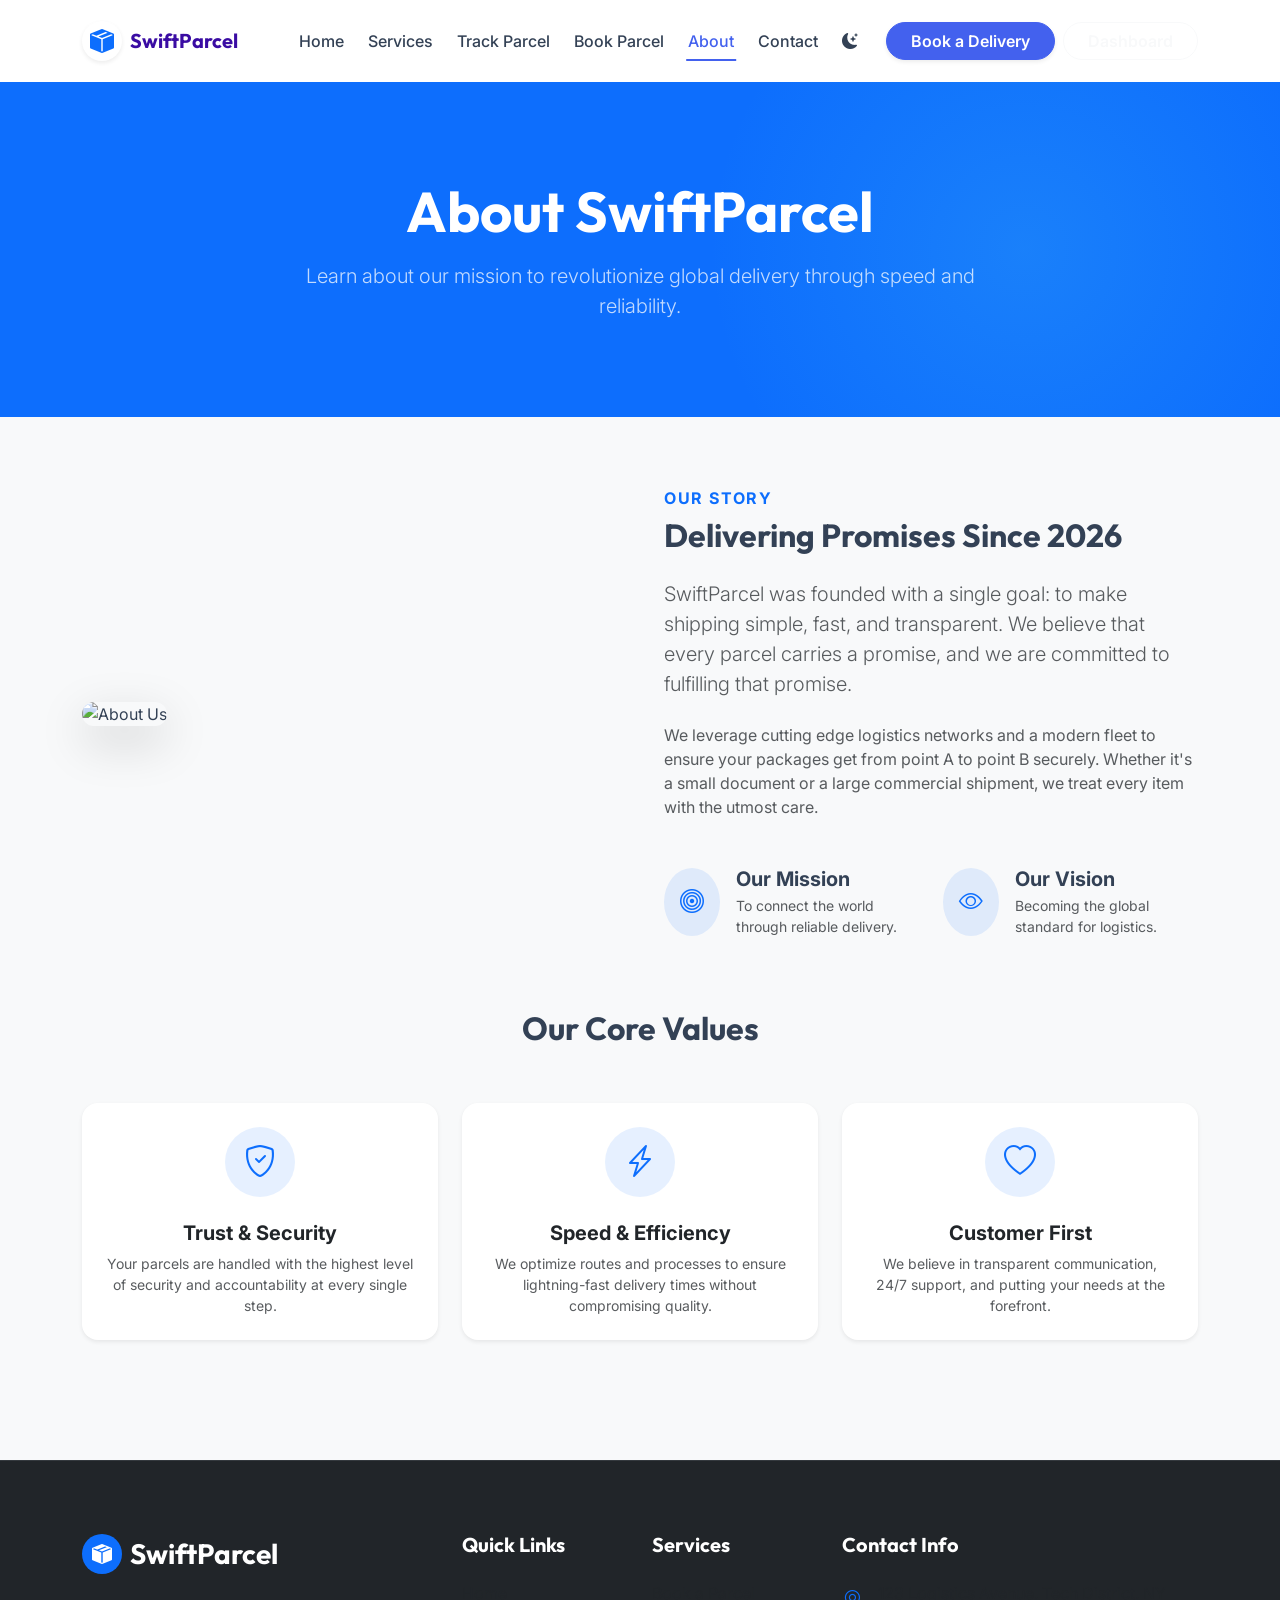
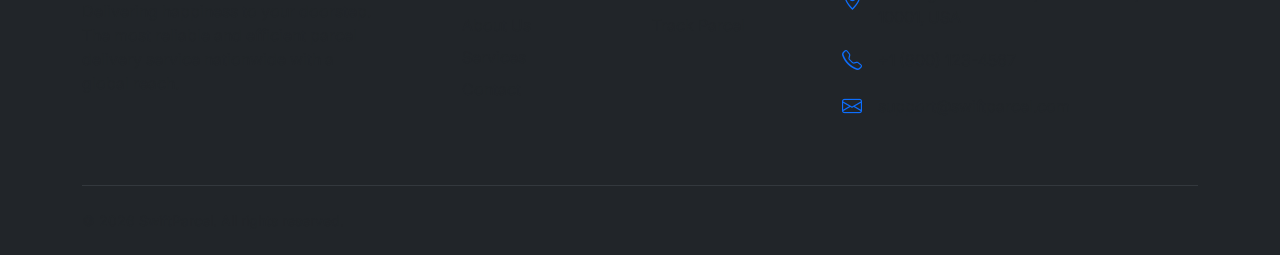
==== pages/about.html @ f36051a6 "Section 4" ====
<!DOCTYPE html>
<html lang="en">
<head>
    <meta charset="UTF-8">
    <meta name="viewport" content="width=device-width, initial-scale=1.0">
    <title>About Us - SwiftParcel</title>
    <!-- Dark Mode Init -->
    <script>
        (function() {
            var theme = localStorage.getItem('swiftParcelTheme') || 'light';
            document.documentElement.setAttribute('data-bs-theme', theme);
        })();
    </script>
    
    <!-- Google Fonts -->
    <link rel="preconnect" href="https://fonts.googleapis.com">
    <link rel="preconnect" href="https://fonts.gstatic.com" crossorigin>
    <link href="https://fonts.googleapis.com/css2?family=Inter:wght@300;400;500;600;700&family=Outfit:wght@400;500;600;700;800&display=swap" rel="stylesheet">
    
    <!-- Bootstrap 5 CSS -->
    <link href="https://cdn.jsdelivr.net/npm/bootstrap@5.3.2/dist/css/bootstrap.min.css" rel="stylesheet">
    
    <!-- Bootstrap Icons -->
    <link rel="stylesheet" href="https://cdn.jsdelivr.net/npm/bootstrap-icons@1.11.1/font/bootstrap-icons.css">
    
    <!-- Custom CSS -->
    <link rel="stylesheet" href="../css/style.css">
    <link rel="stylesheet" href="../css/responsive.css">
</head>
<body class="bg-light">

    <!-- Navigation -->
    <nav class="navbar navbar-expand-lg navbar-dark sticky-top bg-dark" id="mainNav">
        <div class="container">
            <a class="navbar-brand fw-bold d-flex align-items-center font-outfit" href="../index.html">
                <div class="logo-icon me-2 d-flex align-items-center justify-content-center bg-white text-primary rounded-circle shadow-sm" style="width: 40px; height: 40px;">
                    <i class="bi bi-box-seam-fill fs-4"></i>
                </div>
                SwiftParcel
            </a>
            <button class="navbar-toggler border-0 shadow-none" type="button" data-bs-toggle="collapse" data-bs-target="#navbarNav">
                <i class="bi bi-list fs-1"></i>
            </button>
            <div class="collapse navbar-collapse" id="navbarNav">
                <ul class="navbar-nav ms-auto align-items-center">
                    <li class="nav-item mx-1"><a class="nav-link fw-medium" href="../index.html">Home</a></li>
                    <li class="nav-item mx-1"><a class="nav-link fw-medium" href="services.html">Services</a></li>
                    <li class="nav-item mx-1"><a class="nav-link fw-medium" href="tracking.html">Track Parcel</a></li>
                    <li class="nav-item mx-1"><a class="nav-link fw-medium" href="booking.html">Book Parcel</a></li>
                    <li class="nav-item mx-1"><a class="nav-link active fw-medium" href="about.html">About</a></li>
                    <li class="nav-item mx-1"><a class="nav-link fw-medium" href="contact.html">Contact</a></li>
                    <li class="nav-item mx-1"><a class="nav-link fw-medium" href="#" id="darkModeToggle" title="Toggle Dark Mode"></a></li>
                    <li class="nav-item ms-lg-3 mt-3 mt-lg-0">
                        <a class="btn btn-primary shadow-sm fw-semibold px-4 rounded-pill btn-hover-elevate" href="booking.html">Book a Delivery</a>
                    </li>
                    <li class="nav-item ms-lg-2 mt-2 mt-lg-0 mb-3 mb-lg-0">
                        <a class="btn btn-outline-light fw-semibold px-4 rounded-pill btn-hover-elevate" href="dashboard.html">Dashboard</a>
                    </li>
                </ul>
            </div>
        </div>
    </nav>

    <!-- Page Header -->
    <div class="bg-primary text-white py-5 position-relative overflow-hidden">
        <div class="hero-bg-shape position-absolute"></div>
        <div class="container py-5 position-relative z-1">
            <div class="row justify-content-center text-center">
                <div class="col-lg-8">
                    <h1 class="display-4 fw-bold font-outfit mb-3 animate-fade-in-up">About SwiftParcel</h1>
                    <p class="lead opacity-75 mb-0 animate-fade-in-up" style="animation-delay: 0.1s;">Learn about our mission to revolutionize global delivery through speed and reliability.</p>
                </div>
            </div>
        </div>
    </div>

    <!-- Main Content -->
    <div class="container py-5 mt-4">
        <div class="row g-5 align-items-center mb-5">
            <div class="col-lg-6 animate-fade-in-left">
                <img src="https://images.unsplash.com/photo-1580674285054-bed31e145f59?auto=format&fit=crop&q=80&w=1000" alt="About Us" class="img-fluid rounded-4 shadow-lg">
            </div>
            <div class="col-lg-6 animate-fade-in-up" style="animation-delay: 0.2s;">
                <h6 class="text-primary fw-bold text-uppercase tracking-widest mb-2">Our Story</h6>
                <h2 class="font-outfit fw-bold mb-4">Delivering Promises Since 2026</h2>
                <p class="text-muted mb-4 lead">SwiftParcel was founded with a single goal: to make shipping simple, fast, and transparent. We believe that every parcel carries a promise, and we are committed to fulfilling that promise.</p>
                <p class="text-muted mb-4">We leverage cutting edge logistics networks and a modern fleet to ensure your packages get from point A to point B securely. Whether it's a small document or a large commercial shipment, we treat every item with the utmost care.</p>
                
                <div class="row g-4 mt-2">
                    <div class="col-sm-6">
                        <div class="d-flex align-items-center">
                            <div class="bg-primary bg-opacity-10 text-primary rounded-circle p-3 me-3">
                                <i class="bi bi-bullseye fs-4"></i>
                            </div>
                            <div>
                                <h5 class="fw-bold mb-1">Our Mission</h5>
                                <p class="text-muted small mb-0">To connect the world through reliable delivery.</p>
                            </div>
                        </div>
                    </div>
                    <div class="col-sm-6">
                        <div class="d-flex align-items-center">
                            <div class="bg-primary bg-opacity-10 text-primary rounded-circle p-3 me-3">
                                <i class="bi bi-eye fs-4"></i>
                            </div>
                            <div>
                                <h5 class="fw-bold mb-1">Our Vision</h5>
                                <p class="text-muted small mb-0">Becoming the global standard for logistics.</p>
                            </div>
                        </div>
                    </div>
                </div>
            </div>
        </div>
        
        <!-- Core Values -->
        <div class="row mt-5 pt-4 text-center">
            <div class="col-12 mb-5">
                <h2 class="font-outfit fw-bold">Our Core Values</h2>
            </div>
            <div class="col-md-4 mb-4">
                <div class="card h-100 border-0 shadow-sm rounded-4 p-4 hover-lift">
                    <div class="icon-wrapper bg-primary bg-opacity-10 text-primary rounded-circle d-flex align-items-center justify-content-center mx-auto mb-4 transition-all" style="width: 70px; height: 70px;">
                        <i class="bi bi-shield-check fs-2"></i>
                    </div>
                    <h5 class="fw-bold">Trust & Security</h5>
                    <p class="text-muted small mb-0">Your parcels are handled with the highest level of security and accountability at every single step.</p>
                </div>
            </div>
            <div class="col-md-4 mb-4">
                <div class="card h-100 border-0 shadow-sm rounded-4 p-4 hover-lift">
                    <div class="icon-wrapper bg-primary bg-opacity-10 text-primary rounded-circle d-flex align-items-center justify-content-center mx-auto mb-4 transition-all" style="width: 70px; height: 70px;">
                        <i class="bi bi-lightning-charge fs-2"></i>
                    </div>
                    <h5 class="fw-bold">Speed & Efficiency</h5>
                    <p class="text-muted small mb-0">We optimize routes and processes to ensure lightning-fast delivery times without compromising quality.</p>
                </div>
            </div>
            <div class="col-md-4 mb-4">
                <div class="card h-100 border-0 shadow-sm rounded-4 p-4 hover-lift">
                    <div class="icon-wrapper bg-primary bg-opacity-10 text-primary rounded-circle d-flex align-items-center justify-content-center mx-auto mb-4 transition-all" style="width: 70px; height: 70px;">
                        <i class="bi bi-heart fs-2"></i>
                    </div>
                    <h5 class="fw-bold">Customer First</h5>
                    <p class="text-muted small mb-0">We believe in transparent communication, 24/7 support, and putting your needs at the forefront.</p>
                </div>
            </div>
        </div>
    </div>

    <!-- Footer -->
    <footer class="bg-dark text-white pt-5 pb-4 footer-section mt-5 border-top border-secondary border-opacity-25">
        <div class="container pt-4">
            <div class="row gy-4">
                <div class="col-lg-4 pe-lg-5">
                    <a class="navbar-brand fw-bold d-flex align-items-center text-white mb-4 fs-3 font-outfit" href="../index.html">
                        <div class="logo-icon me-2 d-flex align-items-center justify-content-center bg-primary text-white rounded-circle" style="width: 40px; height: 40px;">
                            <i class="bi bi-box-seam-fill fs-5"></i>
                        </div>
                        SwiftParcel
                    </a>
                    <p class="text-muted mb-4 pe-lg-4">Delivering happiness to your doorstep. The most reliable and efficient parcel delivery service nationwide with a global reach.</p>
                </div>
                <div class="col-lg-2 col-md-4">
                    <h5 class="fw-bold mb-4 font-outfit text-white">Quick Links</h5>
                    <ul class="list-unstyled footer-links">
                        <li class="mb-2"><a href="../index.html" class="text-muted text-decoration-none hover-text-primary transition-all">Home</a></li>
                        <li class="mb-2"><a href="about.html" class="text-muted text-decoration-none hover-text-primary transition-all">About Us</a></li>
                        <li class="mb-2"><a href="services.html" class="text-muted text-decoration-none hover-text-primary transition-all">Services</a></li>
                        <li class="mb-2"><a href="contact.html" class="text-muted text-decoration-none hover-text-primary transition-all">Contact</a></li>
                    </ul>
                </div>
                <div class="col-lg-2 col-md-4">
                    <h5 class="fw-bold mb-4 font-outfit text-white">Services</h5>
                    <ul class="list-unstyled footer-links">
                        <li class="mb-2"><a href="booking.html" class="text-muted text-decoration-none hover-text-primary transition-all">Book a Parcel</a></li>
                        <li class="mb-2"><a href="tracking.html" class="text-muted text-decoration-none hover-text-primary transition-all">Track Parcel</a></li>
                    </ul>
                </div>
                <div class="col-lg-4 col-md-4">
                    <h5 class="fw-bold mb-4 font-outfit text-white">Contact Info</h5>
                    <ul class="list-unstyled text-muted">
                        <li class="mb-3 d-flex align-items-start"><i class="bi bi-geo-alt text-primary me-3 fs-5 mt-1"></i> <span>123 Logistics Avenue, Tech District, NY 10001, USA</span></li>
                        <li class="mb-3 d-flex align-items-center"><i class="bi bi-telephone text-primary me-3 fs-5"></i> <span>+1 (800) 123-4567</span></li>
                        <li class="mb-3 d-flex align-items-center"><i class="bi bi-envelope text-primary me-3 fs-5"></i> <span>support@swiftparcel.com</span></li>
                    </ul>
                </div>
            </div>
            <hr class="border-secondary opacity-25 mt-5 mb-4">
            <div class="row align-items-center">
                <div class="col-md-6 text-center text-md-start">
                    <p class="text-muted mb-0 small">&copy; <span id="currentYear"></span> SwiftParcel. All rights reserved.</p>
                </div>
            </div>
        </div>
    </footer>

    <!-- Bootstrap 5 JS Bundle -->
    <script src="https://cdn.jsdelivr.net/npm/bootstrap@5.3.2/dist/js/bootstrap.bundle.min.js"></script>
    
    <!-- Custom JS -->
    <script src="../js/storage.js"></script>
    <script src="../js/main.js"></script>
</body>
</html>
---- css/style.css ----
/* 
   SwiftParcel - Core Styling
   Colors: Primary (Blue), Secondary, Dark, Light
*/

:root {
    /* Custom Color Palette */
    --primary-color: #4361ee;
    --primary-dark: #3a0ca3;
    --primary-light: #4cc9f0;
    --secondary-color: #f72585;
    --dark-bg: #0f172a;
    --light-bg: #f8fafc;
    --text-main: #334155;
    --text-muted: #64748b;
    --white: #ffffff;
    
    /* Font Families */
    --font-sans: 'Inter', sans-serif;
    --font-heading: 'Outfit', sans-serif;
}

body {
    font-family: var(--font-sans);
    color: var(--text-main);
    background-color: var(--light-bg);
    overflow-x: hidden;
}

/* Typography Utilities */
.font-outfit {
    font-family: var(--font-heading);
}

.tracking-widest {
    letter-spacing: 0.1em;
}

.text-gradient {
    background: linear-gradient(135deg, var(--primary-light), var(--white));
    -webkit-background-clip: text;
    -webkit-text-fill-color: transparent;
    background-clip: text;
}

/* Navbar Customization */
#mainNav {
    background-color: rgba(255, 255, 255, 0.95) !important;
    backdrop-filter: blur(10px);
    transition: all 0.3s ease;
    padding: 1rem 0;
}

#mainNav.navbar-scrolled {
    padding: 0.5rem 0;
    box-shadow: 0 4px 20px rgba(0, 0, 0, 0.05);
}

#mainNav .nav-link {
    color: var(--text-main) !important;
    position: relative;
}

#mainNav .nav-link:hover, 
#mainNav .nav-link.active {
    color: var(--primary-color) !important;
}

#mainNav .nav-link::after {
    content: '';
    position: absolute;
    width: 0;
    height: 2px;
    bottom: 0;
    left: 50%;
    transform: translateX(-50%);
    background-color: var(--primary-color);
    transition: width 0.3s ease;
}

#mainNav .nav-link:hover::after,
#mainNav .nav-link.active::after {
    width: 80%;
}

#mainNav .navbar-brand {
    color: var(--primary-dark) !important;
}

.btn-primary {
    background-color: var(--primary-color);
    border-color: var(--primary-color);
}

.btn-primary:hover {
    background-color: var(--primary-dark);
    border-color: var(--primary-dark);
}

.btn-outline-primary {
    color: var(--primary-color);
    border-color: var(--primary-color);
}

.btn-outline-primary:hover {
    background-color: var(--primary-color);
    border-color: var(--primary-color);
}

/* Hero Section */
.hero-section {
    background: linear-gradient(135deg, var(--primary-dark) 0%, var(--primary-color) 100%);
    position: relative;
    padding-top: 2rem;
    padding-bottom: 2rem;
}

.hero-bg-shape {
    top: -20%;
    right: -10%;
    width: 60%;
    height: 140%;
    background: radial-gradient(circle, rgba(76,201,240,0.2) 0%, rgba(255,255,255,0) 70%);
    border-radius: 50%;
    z-index: 0;
}

.min-vh-75 {
    min-height: 75vh;
}

.tracking-box input:focus {
    outline: none;
    box-shadow: none;
}

/* Hero Illustration Animations */
.box-3d {
    width: 280px;
    height: 320px;
    border: 1px solid rgba(0,0,0,0.05);
}

.pulse-ring {
    position: relative;
}

.pulse-ring::before, .pulse-ring::after {
    content: '';
    position: absolute;
    top: 50%;
    left: 50%;
    transform: translate(-50%, -50%);
    border-radius: 50%;
    background-color: var(--primary-color);
    opacity: 0.2;
    z-index: -1;
    animation: pulse 2s infinite;
}

.pulse-ring::before {
    width: 120px;
    height: 120px;
}

.pulse-ring::after {
    width: 160px;
    height: 160px;
    animation-delay: 0.5s;
}

@keyframes pulse {
    0% { transform: translate(-50%, -50%) scale(0.8); opacity: 0.4; }
    100% { transform: translate(-50%, -50%) scale(1.2); opacity: 0; }
}

.floating-badge {
    position: absolute;
    animation: float 3s ease-in-out infinite;
}

.badge-1 { top: 15%; right: -15%; animation-delay: 0s; }
.badge-2 { bottom: 20%; left: -20%; animation-delay: 1.5s; }

@keyframes float {
    0% { transform: translateY(0px); }
    50% { transform: translateY(-10px); }
    100% { transform: translateY(0px); }
}

/* Animations */
.animate-fade-in-up {
    animation: fadeInUp 0.8s ease-out forwards;
    opacity: 0;
    transform: translateY(20px);
}

.animate-fade-in-left {
    animation: fadeInLeft 0.8s ease-out forwards;
    opacity: 0;
    transform: translateX(20px);
}

@keyframes fadeInUp {
    to { opacity: 1; transform: translateY(0); }
}

@keyframes fadeInLeft {
    to { opacity: 1; transform: translateX(0); }
}

/* Features Section */
.py-6 {
    padding-top: 6rem;
    padding-bottom: 6rem;
}

.feature-card {
    transition: transform 0.3s ease, box-shadow 0.3s ease;
    border: 1px solid rgba(0,0,0,0.03) !important;
}

.hover-lift:hover {
    transform: translateY(-10px);
    box-shadow: 0 15px 30px rgba(0,0,0,0.08) !important;
}

.hover-lift:hover .icon-wrapper {
    background-color: var(--primary-color) !important;
    color: var(--white) !important;
}

.transition-all {
    transition: all 0.3s ease;
}

.btn-hover-elevate {
    transition: transform 0.2s ease, box-shadow 0.2s ease;
}

.btn-hover-elevate:hover {
    transform: translateY(-2px);
    box-shadow: 0 6px 15px rgba(67, 97, 238, 0.25) !important;
}

/* Footer */
.footer-section {
    background-color: var(--dark-bg);
}

.hover-text-primary:hover {
    color: var(--primary-light) !important;
}

.social-btn {
    width: 40px;
    height: 40px;
    display: inline-flex;
    align-items: center;
    justify-content: center;
}

.social-btn:hover {
    background-color: var(--primary-color) !important;
    color: var(--white) !important;
    transform: translateY(-3px);
}

/* Additional form custom styles */
.radio-card { transition: all 0.3s ease; border: 2px solid transparent !important; background-color: var(--light-bg); }
.radio-card label { cursor: pointer; }
.custom-checkbox { border: 1px solid transparent; transition: all 0.2s ease; }
.cursor-pointer { cursor: pointer; }

@media print { body * { visibility: hidden; } #receiptContent, #receiptContent *, #dashboardPrintArea, #dashboardPrintArea * { visibility: visible; } #receiptContent, #dashboardPrintArea { position: absolute; left: 0; top: 0; width: 100%; display: block !important; } .d-print-none { display: none !important; } }

/* Tracking Timeline Specifics */
.timeline-step::before { content: ''; position: absolute; left: 23px; top: 48px; bottom: -1rem; width: 2px; background-color: #dee2e6; z-index: 1; }
.timeline-step.completed::before { background-color: var(--bs-success); }
.timeline-step.active::before { background-color: #dee2e6; }
.timeline-step:last-child::before { display: none; }
---- css/responsive.css ----
/* Responsive Adjustments for SwiftParcel */

/* Small Devices (Landscape phones, 576px and up) */
@media (min-width: 576px) {
    /* Adjust hero typography */
    .hero-section h1 {
        font-size: 3rem;
    }
}

/* Medium Devices (Tablets, 768px and up) */
@media (min-width: 768px) {
    .py-6 {
        padding-top: 4rem;
        padding-bottom: 4rem;
    }
}

/* Large Devices (Desktops, 992px and up) */
@media (max-width: 991px) {
    #mainNav {
        padding: 0.5rem 1rem;
    }
    
    #mainNav .navbar-collapse {
        background-color: var(--white);
        padding: 1.5rem;
        border-radius: 1rem;
        box-shadow: 0 10px 30px rgba(0,0,0,0.1);
        margin-top: 1rem;
    }

    #mainNav .nav-link {
        padding: 0.75rem 0;
        border-bottom: 1px solid rgba(0,0,0,0.05);
    }
    
    #mainNav .nav-link::after {
        display: none;
    }

    .hero-section {
        text-align: center;
    }

    .box-3d {
        margin-top: 3rem;
        width: 100%;
        max-width: 320px;
    }
    
    .badge-1 { right: 0; top: 10%; }
    .badge-2 { left: 0; bottom: 10%; }
}

/* Extra Large Devices (Large Desktops, 1200px and up) */
@media (min-width: 1200px) {
    .hero-section h1 {
        font-size: 4rem;
    }
}

/* Utilities for hiding/showing elements on specific breakpoints */
@media (max-width: 767.98px) {
    .tracking-box {
        flex-direction: column;
        border-radius: 1rem !important;
        padding: 1rem !important;
    }
    
    .tracking-box input {
        margin: 1rem 0 !important;
        text-align: center;
        width: 100%;
    }
    
    .tracking-box button {
        width: 100%;
    }
    
    .tracking-box i {
        margin-left: 0 !important;
        margin-bottom: 0.5rem;
    }
}
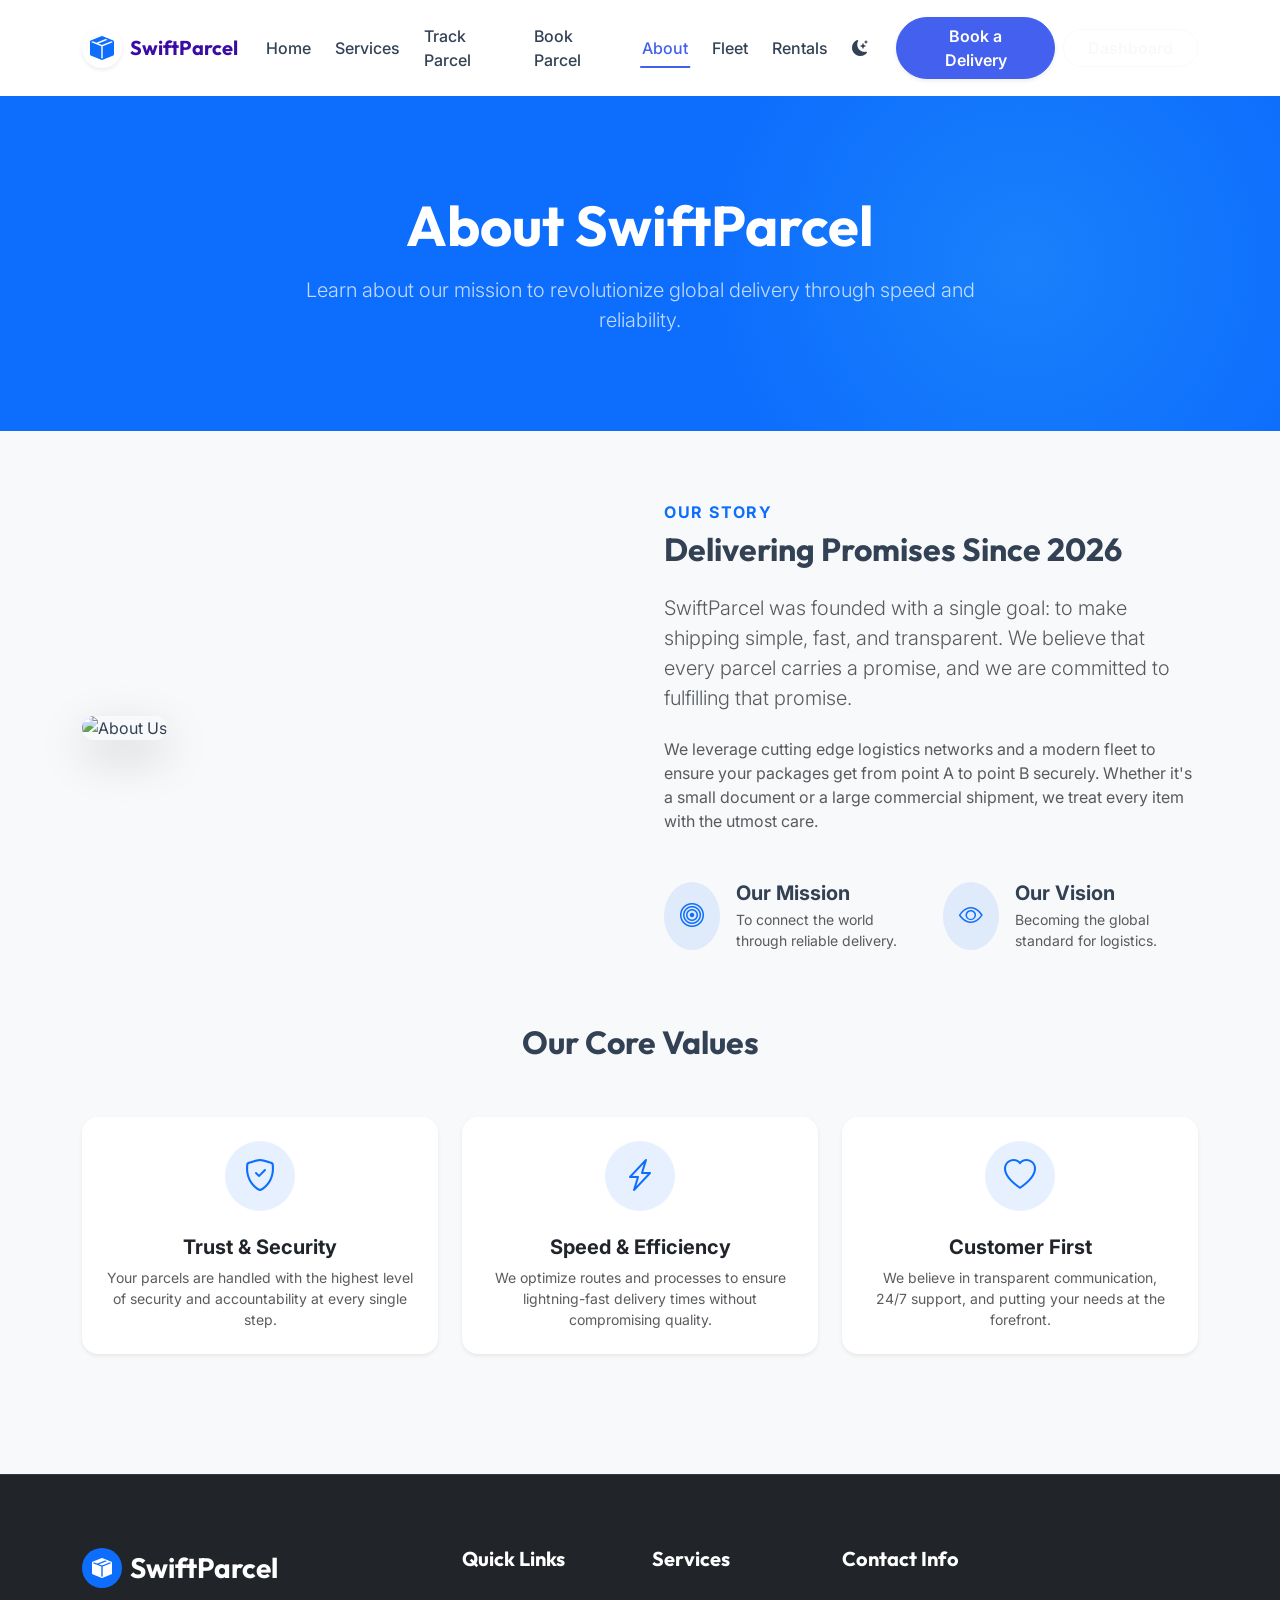
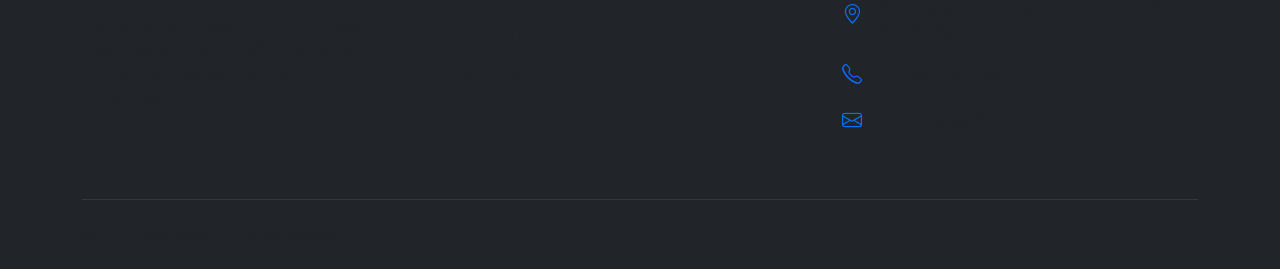
==== commit 6bfd21c6: "Delivery Vehicle" ====
--- a/pages/about.html
+++ b/pages/about.html
@@ -38,7 +38,7 @@
                 </div>
                 SwiftParcel
             </a>
-            <button class="navbar-toggler border-0 shadow-none" type="button" data-bs-toggle="collapse" data-bs-target="#navbarNav">
+            <button class="navbar-toggler border-0 shadow-none" type="button" data-bs-toggle="collapse" data-bs-target="#navbarNav" aria-controls="navbarNav" aria-expanded="false" aria-label="Toggle navigation">
                 <i class="bi bi-list fs-1"></i>
             </button>
             <div class="collapse navbar-collapse" id="navbarNav">
@@ -48,8 +48,9 @@
                     <li class="nav-item mx-1"><a class="nav-link fw-medium" href="tracking.html">Track Parcel</a></li>
                     <li class="nav-item mx-1"><a class="nav-link fw-medium" href="booking.html">Book Parcel</a></li>
                     <li class="nav-item mx-1"><a class="nav-link active fw-medium" href="about.html">About</a></li>
-                    <li class="nav-item mx-1"><a class="nav-link fw-medium" href="contact.html">Contact</a></li>
-                    <li class="nav-item mx-1"><a class="nav-link fw-medium" href="#" id="darkModeToggle" title="Toggle Dark Mode"></a></li>
+                    <li class="nav-item mx-1"><a class="nav-link fw-medium" href="fleet.html">Fleet</a></li>
+                    <li class="nav-item mx-1"><a class="nav-link fw-medium" href="rental.html">Rentals</a></li>
+                    <li class="nav-item mx-1"><a class="nav-link fw-medium" href="#" id="darkModeToggle" title="Toggle Dark Mode" aria-label="Toggle Dark Mode" role="button"></a></li>
                     <li class="nav-item ms-lg-3 mt-3 mt-lg-0">
                         <a class="btn btn-primary shadow-sm fw-semibold px-4 rounded-pill btn-hover-elevate" href="booking.html">Book a Delivery</a>
                     </li>
--- a/css/style.css
+++ b/css/style.css
@@ -279,3 +279,9 @@
 .timeline-step.completed::before { background-color: var(--bs-success); }
 .timeline-step.active::before { background-color: #dee2e6; }
 .timeline-step:last-child::before { display: none; }
+
+/* Accessibility Focus States */
+*:focus-visible {
+    outline: 3px solid var(--bs-primary);
+    outline-offset: 2px;
+}
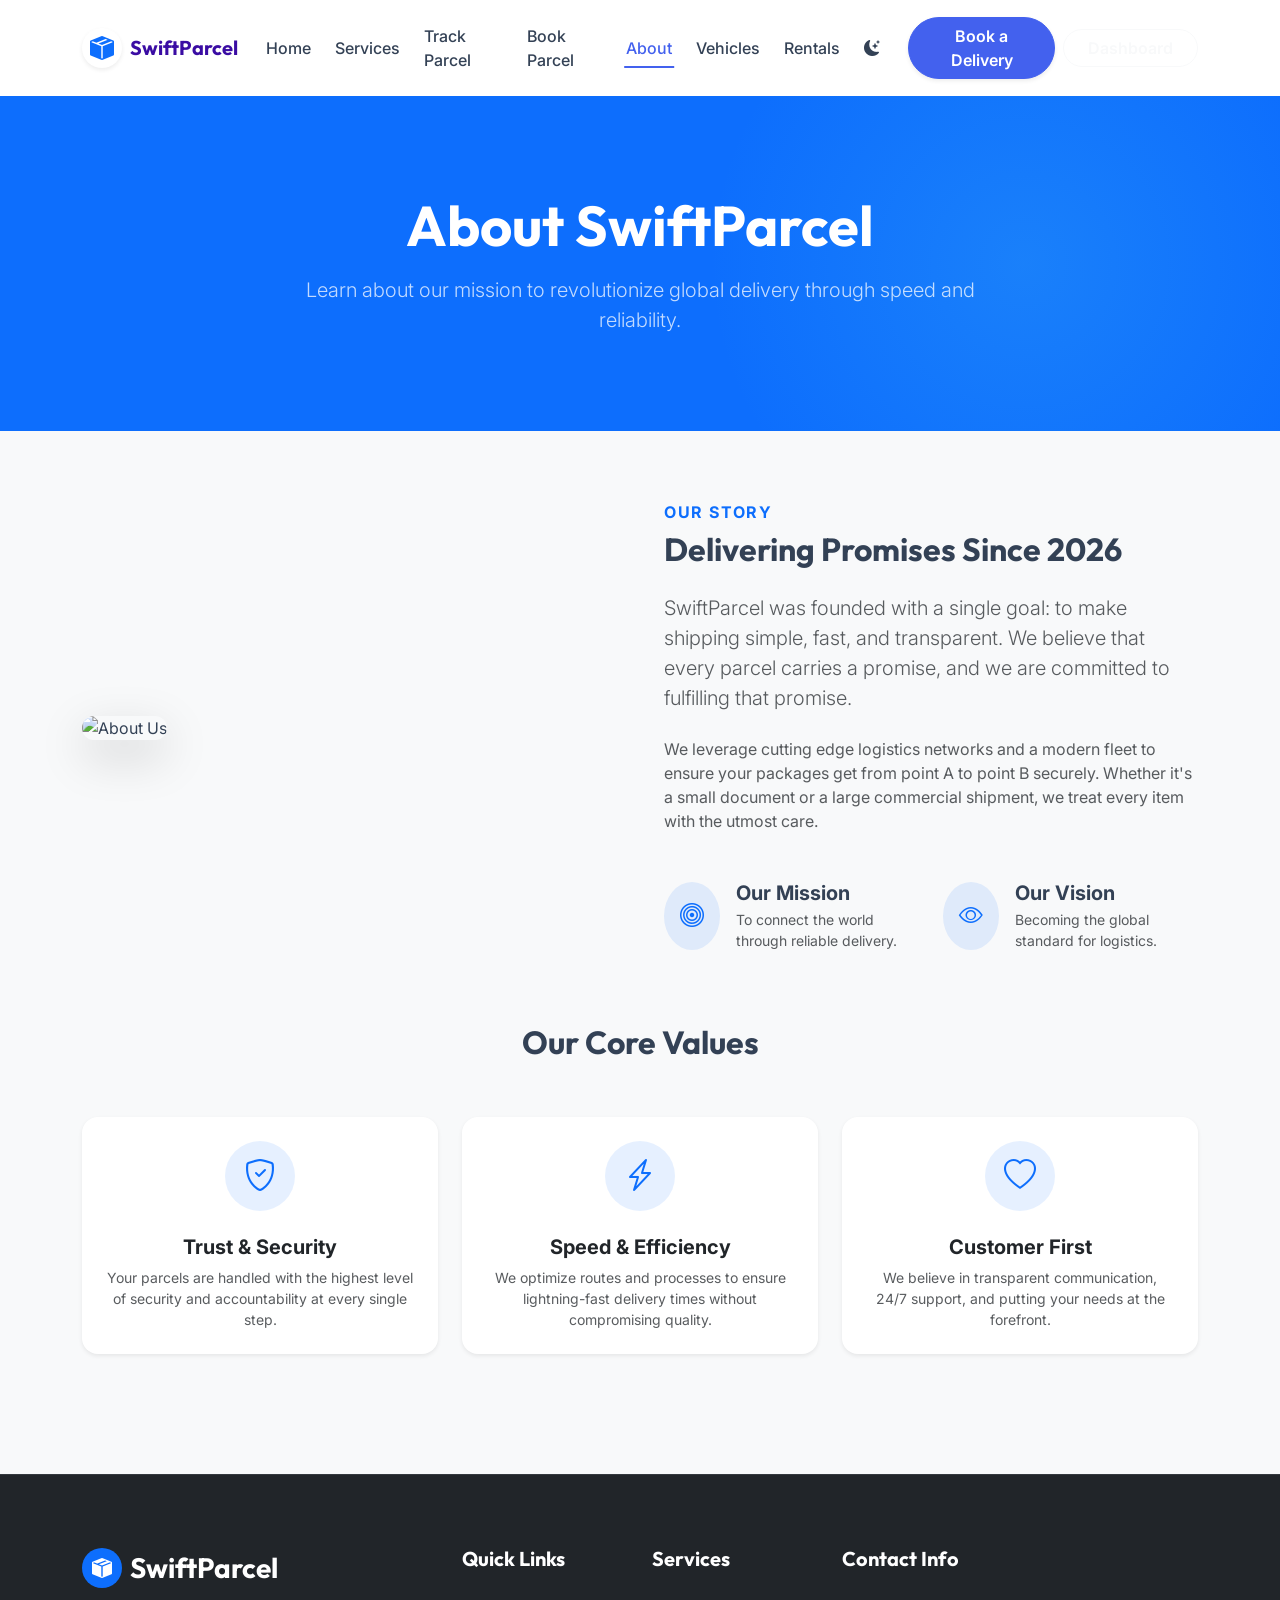
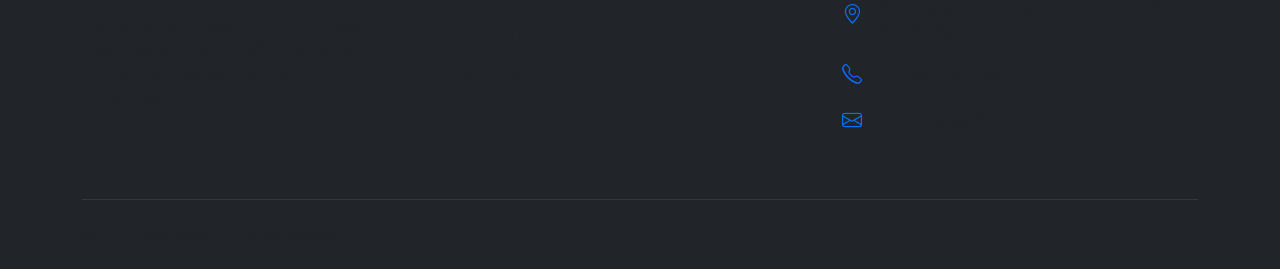
==== commit a6d1c616: "Delivery Ramp" ====
--- a/pages/about.html
+++ b/pages/about.html
@@ -48,7 +48,7 @@
                     <li class="nav-item mx-1"><a class="nav-link fw-medium" href="tracking.html">Track Parcel</a></li>
                     <li class="nav-item mx-1"><a class="nav-link fw-medium" href="booking.html">Book Parcel</a></li>
                     <li class="nav-item mx-1"><a class="nav-link active fw-medium" href="about.html">About</a></li>
-                    <li class="nav-item mx-1"><a class="nav-link fw-medium" href="fleet.html">Fleet</a></li>
+                    <li class="nav-item mx-1"><a class="nav-link fw-medium" href="vehicles.html">Vehicles</a></li>
                     <li class="nav-item mx-1"><a class="nav-link fw-medium" href="rental.html">Rentals</a></li>
                     <li class="nav-item mx-1"><a class="nav-link fw-medium" href="#" id="darkModeToggle" title="Toggle Dark Mode" aria-label="Toggle Dark Mode" role="button"></a></li>
                     <li class="nav-item ms-lg-3 mt-3 mt-lg-0">
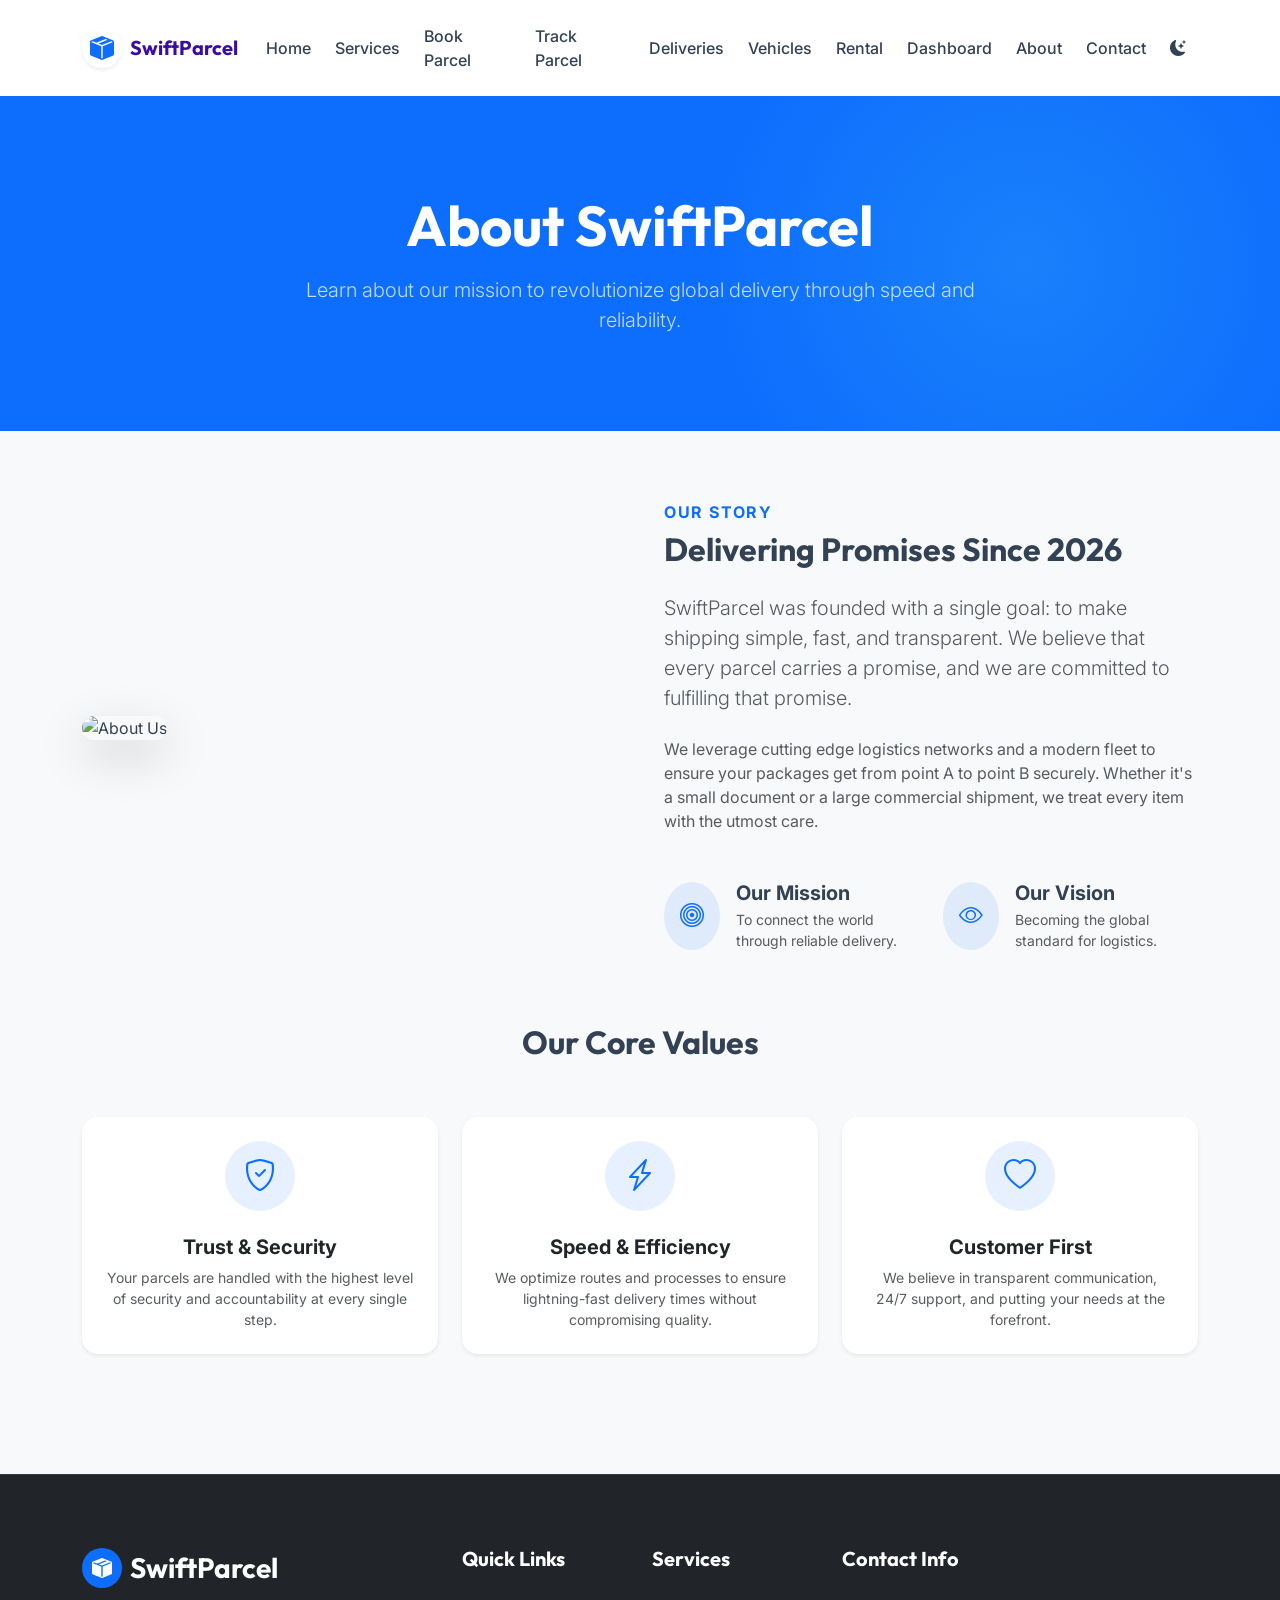
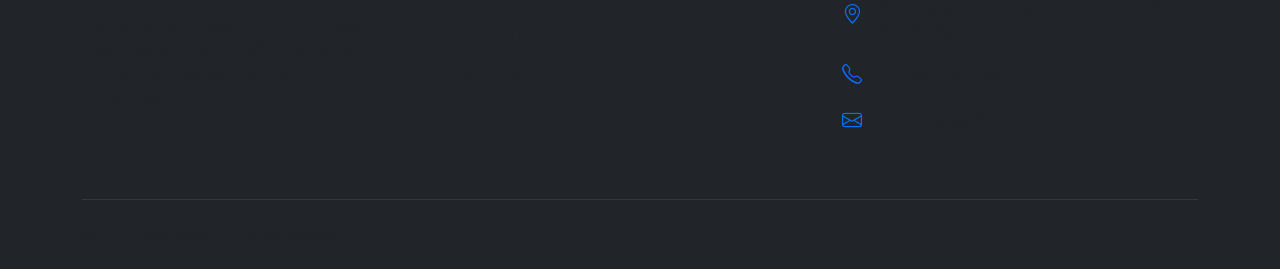
==== commit 8abaf37d: "Fleet Management System" ====
--- a/pages/about.html
+++ b/pages/about.html
@@ -42,23 +42,20 @@
                 <i class="bi bi-list fs-1"></i>
             </button>
             <div class="collapse navbar-collapse" id="navbarNav">
-                <ul class="navbar-nav ms-auto align-items-center">
-                    <li class="nav-item mx-1"><a class="nav-link fw-medium" href="../index.html">Home</a></li>
-                    <li class="nav-item mx-1"><a class="nav-link fw-medium" href="services.html">Services</a></li>
-                    <li class="nav-item mx-1"><a class="nav-link fw-medium" href="tracking.html">Track Parcel</a></li>
-                    <li class="nav-item mx-1"><a class="nav-link fw-medium" href="booking.html">Book Parcel</a></li>
-                    <li class="nav-item mx-1"><a class="nav-link active fw-medium" href="about.html">About</a></li>
-                    <li class="nav-item mx-1"><a class="nav-link fw-medium" href="vehicles.html">Vehicles</a></li>
-                    <li class="nav-item mx-1"><a class="nav-link fw-medium" href="rental.html">Rentals</a></li>
-                    <li class="nav-item mx-1"><a class="nav-link fw-medium" href="#" id="darkModeToggle" title="Toggle Dark Mode" aria-label="Toggle Dark Mode" role="button"></a></li>
-                    <li class="nav-item ms-lg-3 mt-3 mt-lg-0">
-                        <a class="btn btn-primary shadow-sm fw-semibold px-4 rounded-pill btn-hover-elevate" href="booking.html">Book a Delivery</a>
-                    </li>
-                    <li class="nav-item ms-lg-2 mt-2 mt-lg-0 mb-3 mb-lg-0">
-                        <a class="btn btn-outline-light fw-semibold px-4 rounded-pill btn-hover-elevate" href="dashboard.html">Dashboard</a>
-                    </li>
-                </ul>
-            </div>
+    <ul class="navbar-nav ms-auto align-items-center">
+        <li class="nav-item mx-1"><a class="nav-link fw-medium" href="../index.html">Home</a></li>
+        <li class="nav-item mx-1"><a class="nav-link fw-medium" href="services.html">Services</a></li>
+        <li class="nav-item mx-1"><a class="nav-link fw-medium" href="booking.html">Book Parcel</a></li>
+        <li class="nav-item mx-1"><a class="nav-link fw-medium" href="tracking.html">Track Parcel</a></li>
+        <li class="nav-item mx-1"><a class="nav-link fw-medium" href="delivery-operations.html">Deliveries</a></li>
+        <li class="nav-item mx-1"><a class="nav-link fw-medium" href="vehicles.html">Vehicles</a></li>
+        <li class="nav-item mx-1"><a class="nav-link fw-medium" href="rental.html">Rental</a></li>
+        <li class="nav-item mx-1"><a class="nav-link fw-medium" href="dashboard.html">Dashboard</a></li>
+        <li class="nav-item mx-1"><a class="nav-link fw-medium" href="about.html">About</a></li>
+        <li class="nav-item mx-1"><a class="nav-link fw-medium" href="contact.html">Contact</a></li>
+        <li class="nav-item mx-1"><a class="nav-link fw-medium" href="#" id="darkModeToggle" title="Toggle Dark Mode" aria-label="Toggle Dark Mode" role="button"></a></li>
+    </ul>
+</div>
         </div>
     </nav>
 
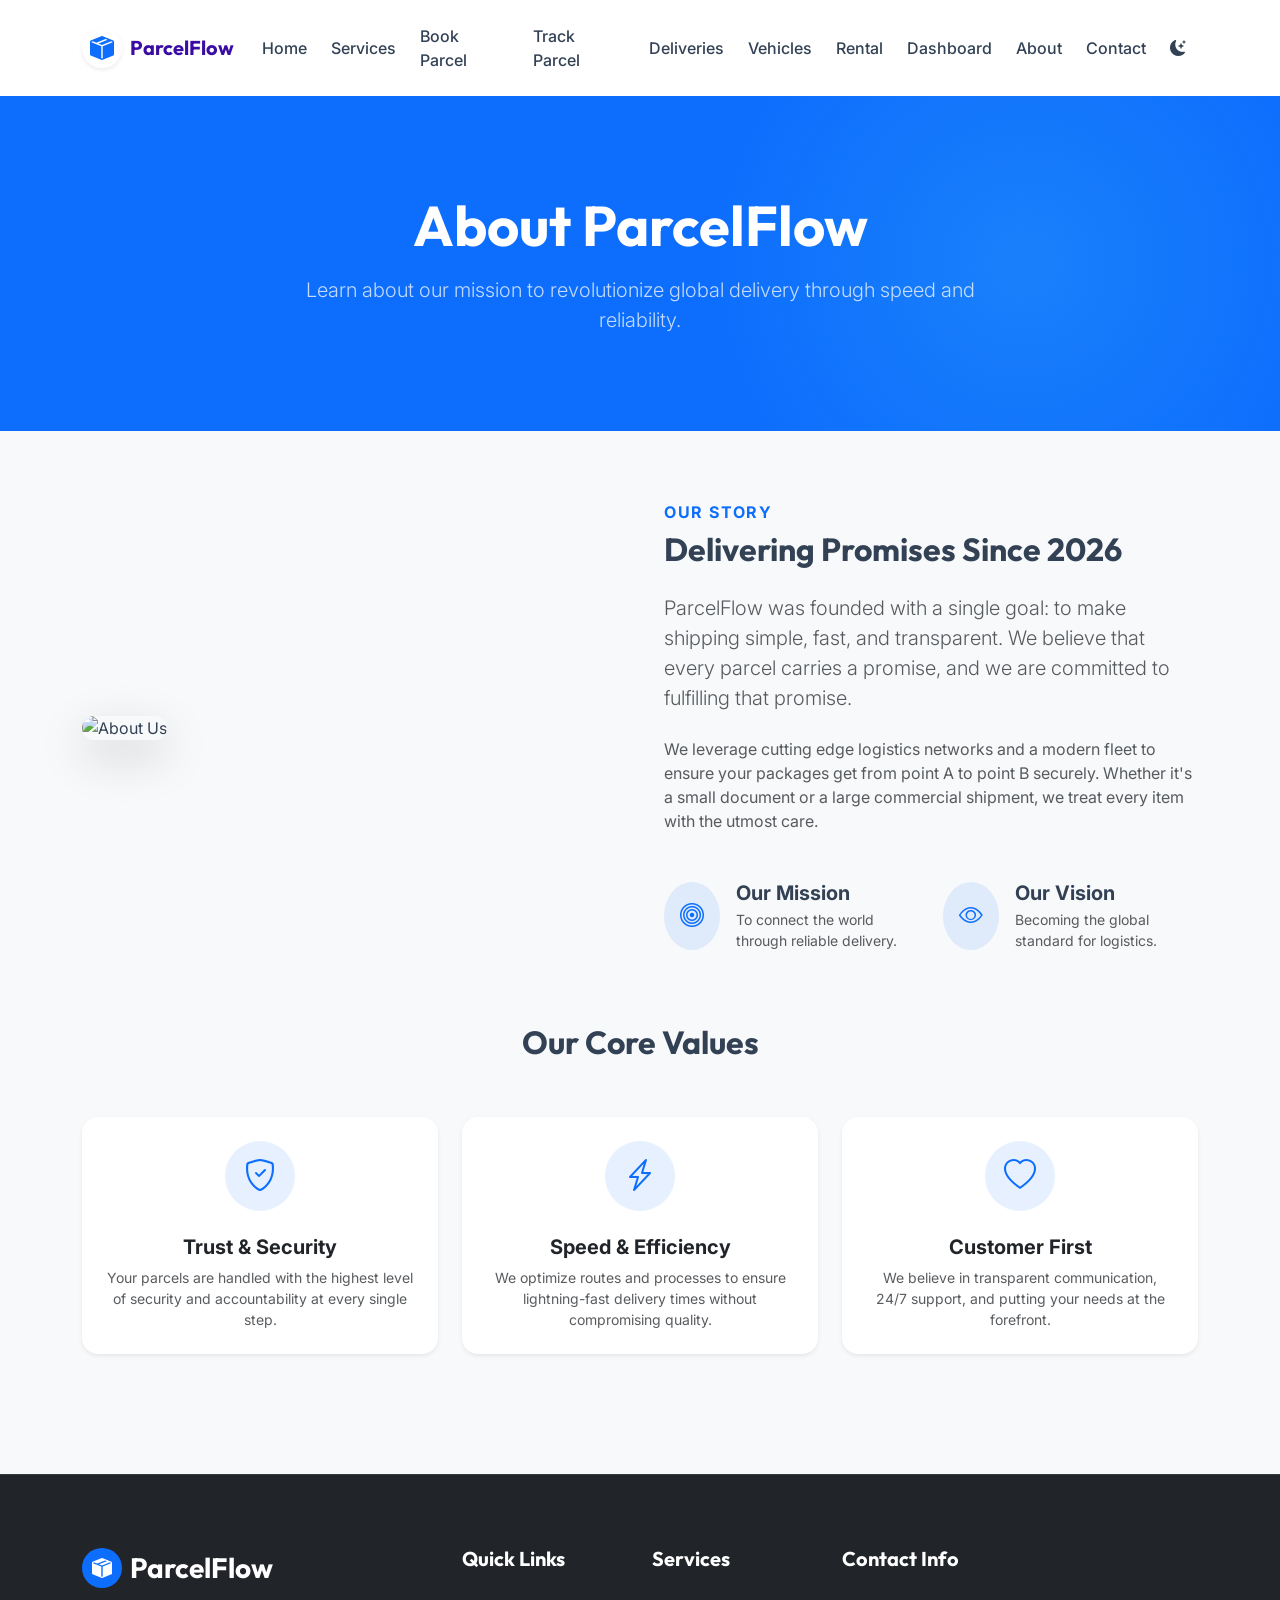
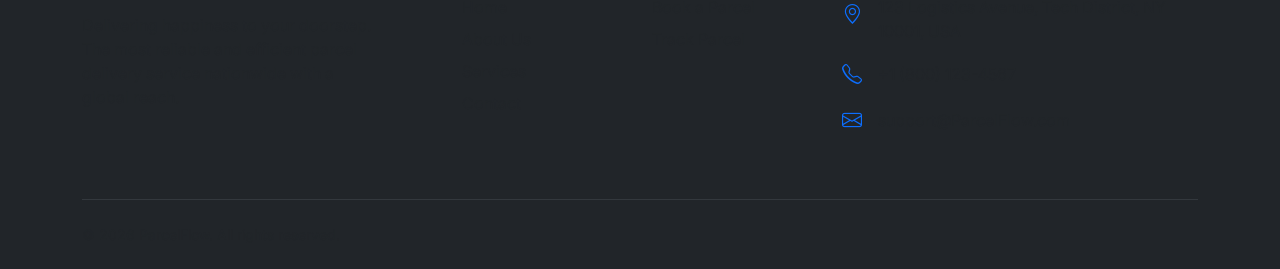
==== commit dc14de2b: "Project Final With Vehicle Fleet" ====
--- a/pages/about.html
+++ b/pages/about.html
@@ -3,7 +3,7 @@
 <head>
     <meta charset="UTF-8">
     <meta name="viewport" content="width=device-width, initial-scale=1.0">
-    <title>About Us - SwiftParcel</title>
+    <title>About Us - ParcelFlow</title>
     <!-- Dark Mode Init -->
     <script>
         (function() {
@@ -36,7 +36,7 @@
                 <div class="logo-icon me-2 d-flex align-items-center justify-content-center bg-white text-primary rounded-circle shadow-sm" style="width: 40px; height: 40px;">
                     <i class="bi bi-box-seam-fill fs-4"></i>
                 </div>
-                SwiftParcel
+                ParcelFlow
             </a>
             <button class="navbar-toggler border-0 shadow-none" type="button" data-bs-toggle="collapse" data-bs-target="#navbarNav" aria-controls="navbarNav" aria-expanded="false" aria-label="Toggle navigation">
                 <i class="bi bi-list fs-1"></i>
@@ -65,7 +65,7 @@
         <div class="container py-5 position-relative z-1">
             <div class="row justify-content-center text-center">
                 <div class="col-lg-8">
-                    <h1 class="display-4 fw-bold font-outfit mb-3 animate-fade-in-up">About SwiftParcel</h1>
+                    <h1 class="display-4 fw-bold font-outfit mb-3 animate-fade-in-up">About ParcelFlow</h1>
                     <p class="lead opacity-75 mb-0 animate-fade-in-up" style="animation-delay: 0.1s;">Learn about our mission to revolutionize global delivery through speed and reliability.</p>
                 </div>
             </div>
@@ -81,7 +81,7 @@
             <div class="col-lg-6 animate-fade-in-up" style="animation-delay: 0.2s;">
                 <h6 class="text-primary fw-bold text-uppercase tracking-widest mb-2">Our Story</h6>
                 <h2 class="font-outfit fw-bold mb-4">Delivering Promises Since 2026</h2>
-                <p class="text-muted mb-4 lead">SwiftParcel was founded with a single goal: to make shipping simple, fast, and transparent. We believe that every parcel carries a promise, and we are committed to fulfilling that promise.</p>
+                <p class="text-muted mb-4 lead">ParcelFlow was founded with a single goal: to make shipping simple, fast, and transparent. We believe that every parcel carries a promise, and we are committed to fulfilling that promise.</p>
                 <p class="text-muted mb-4">We leverage cutting edge logistics networks and a modern fleet to ensure your packages get from point A to point B securely. Whether it's a small document or a large commercial shipment, we treat every item with the utmost care.</p>
                 
                 <div class="row g-4 mt-2">
@@ -155,7 +155,7 @@
                         <div class="logo-icon me-2 d-flex align-items-center justify-content-center bg-primary text-white rounded-circle" style="width: 40px; height: 40px;">
                             <i class="bi bi-box-seam-fill fs-5"></i>
                         </div>
-                        SwiftParcel
+                        ParcelFlow
                     </a>
                     <p class="text-muted mb-4 pe-lg-4">Delivering happiness to your doorstep. The most reliable and efficient parcel delivery service nationwide with a global reach.</p>
                 </div>
@@ -180,14 +180,14 @@
                     <ul class="list-unstyled text-muted">
                         <li class="mb-3 d-flex align-items-start"><i class="bi bi-geo-alt text-primary me-3 fs-5 mt-1"></i> <span>123 Logistics Avenue, Tech District, NY 10001, USA</span></li>
                         <li class="mb-3 d-flex align-items-center"><i class="bi bi-telephone text-primary me-3 fs-5"></i> <span>+1 (800) 123-4567</span></li>
-                        <li class="mb-3 d-flex align-items-center"><i class="bi bi-envelope text-primary me-3 fs-5"></i> <span>support@swiftparcel.com</span></li>
+                        <li class="mb-3 d-flex align-items-center"><i class="bi bi-envelope text-primary me-3 fs-5"></i> <span>support@ParcelFlow.com</span></li>
                     </ul>
                 </div>
             </div>
             <hr class="border-secondary opacity-25 mt-5 mb-4">
             <div class="row align-items-center">
                 <div class="col-md-6 text-center text-md-start">
-                    <p class="text-muted mb-0 small">&copy; <span id="currentYear"></span> SwiftParcel. All rights reserved.</p>
+                    <p class="text-muted mb-0 small">&copy; <span id="currentYear"></span> ParcelFlow. All rights reserved.</p>
                 </div>
             </div>
         </div>
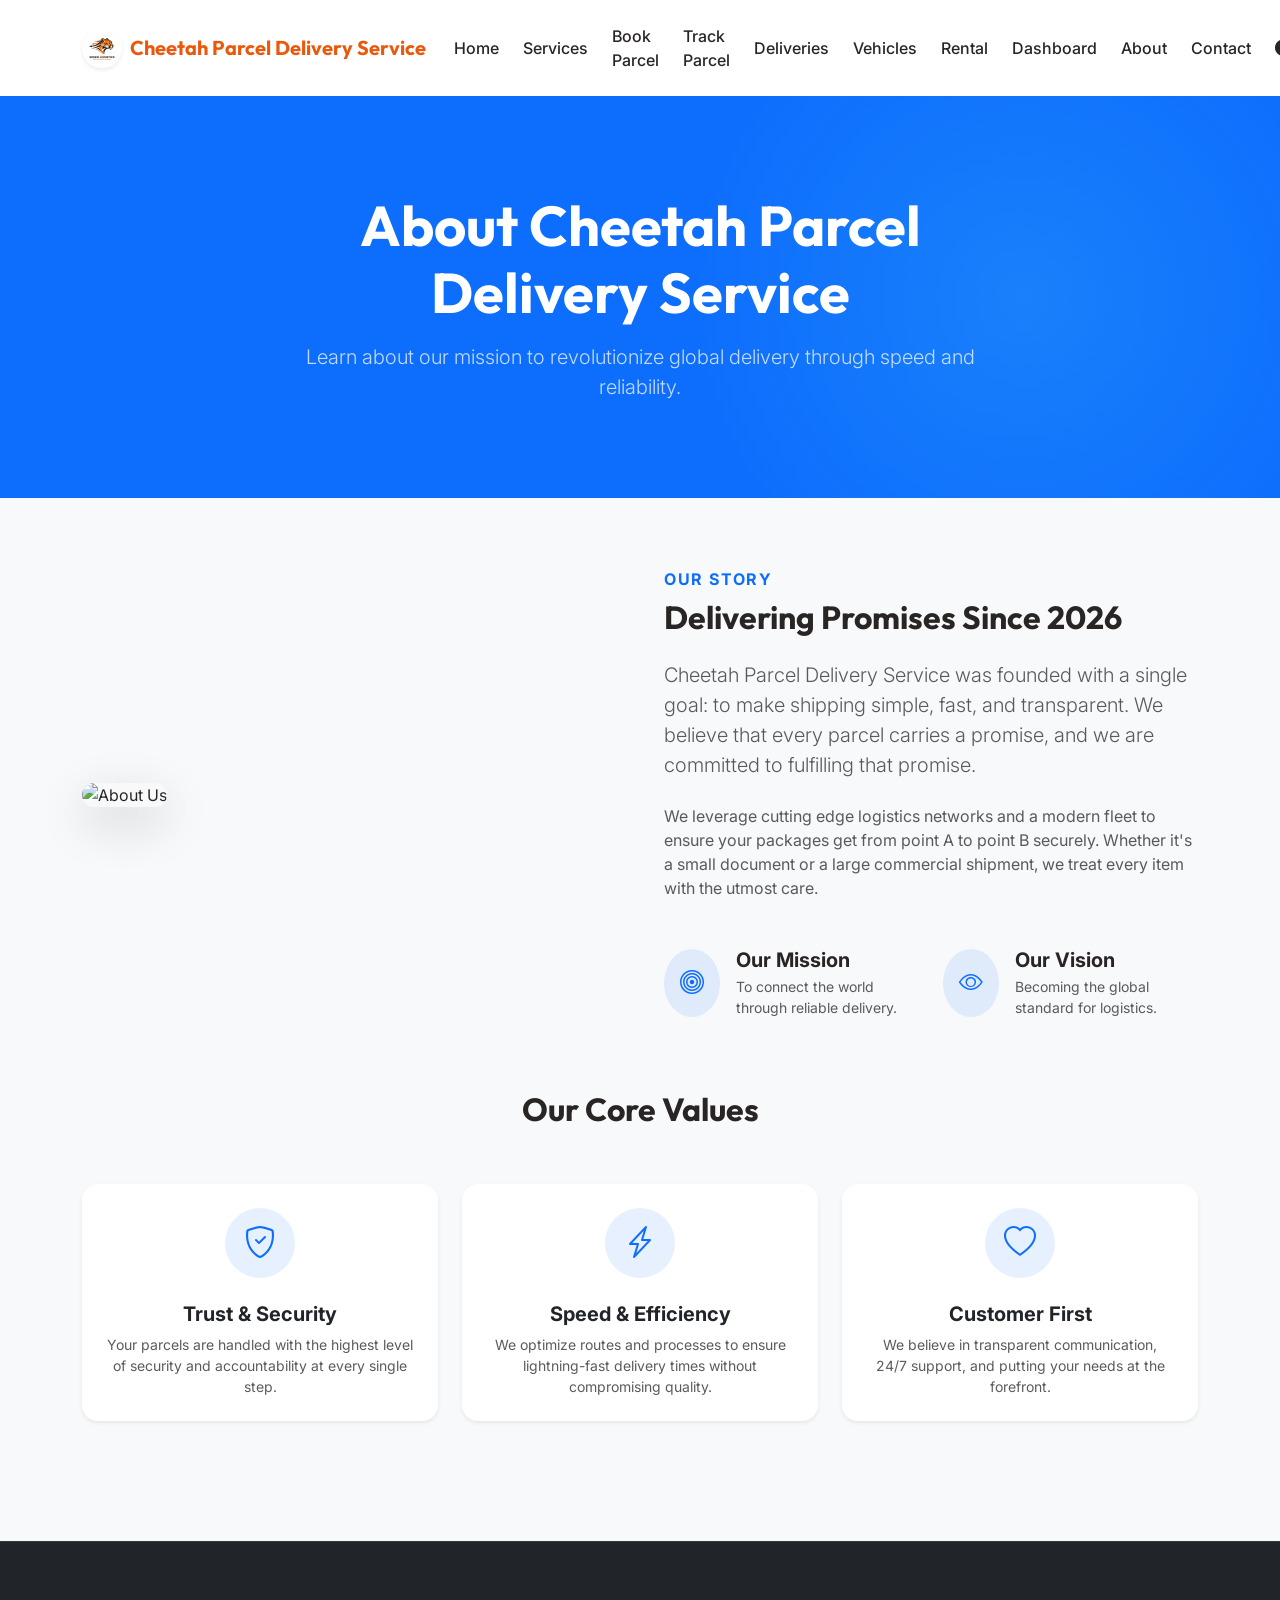
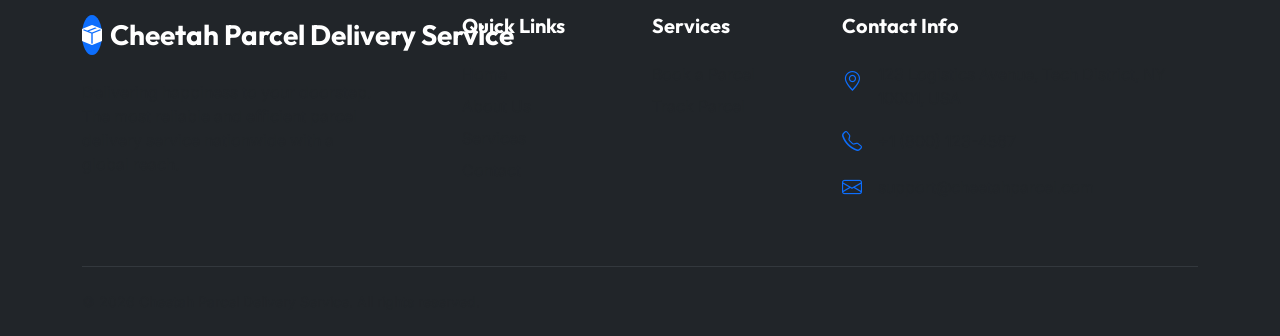
==== commit e0dbb2ab: "Changed Name as Cheetah" ====
--- a/pages/about.html
+++ b/pages/about.html
@@ -3,7 +3,7 @@
 <head>
     <meta charset="UTF-8">
     <meta name="viewport" content="width=device-width, initial-scale=1.0">
-    <title>About Us - ParcelFlow</title>
+    <title>About Us - Cheetah Parcel Delivery Service</title>
     <!-- Dark Mode Init -->
     <script>
         (function() {
@@ -33,10 +33,10 @@
     <nav class="navbar navbar-expand-lg navbar-dark sticky-top bg-dark" id="mainNav">
         <div class="container">
             <a class="navbar-brand fw-bold d-flex align-items-center font-outfit" href="../index.html">
-                <div class="logo-icon me-2 d-flex align-items-center justify-content-center bg-white text-primary rounded-circle shadow-sm" style="width: 40px; height: 40px;">
-                    <i class="bi bi-box-seam-fill fs-4"></i>
-                </div>
-                ParcelFlow
+                <div class="logo-icon me-2 d-flex align-items-center justify-content-center bg-white rounded-circle shadow-sm" style="width: 40px; height: 40px; overflow: hidden;">
+                    <img src="../assets/images/logo.png" alt="Cheetah Logo" style="width: 100%; height: 100%; object-fit: cover; padding: 4px;">
+                </div>
+                Cheetah Parcel Delivery Service
             </a>
             <button class="navbar-toggler border-0 shadow-none" type="button" data-bs-toggle="collapse" data-bs-target="#navbarNav" aria-controls="navbarNav" aria-expanded="false" aria-label="Toggle navigation">
                 <i class="bi bi-list fs-1"></i>
@@ -65,7 +65,7 @@
         <div class="container py-5 position-relative z-1">
             <div class="row justify-content-center text-center">
                 <div class="col-lg-8">
-                    <h1 class="display-4 fw-bold font-outfit mb-3 animate-fade-in-up">About ParcelFlow</h1>
+                    <h1 class="display-4 fw-bold font-outfit mb-3 animate-fade-in-up">About Cheetah Parcel Delivery Service</h1>
                     <p class="lead opacity-75 mb-0 animate-fade-in-up" style="animation-delay: 0.1s;">Learn about our mission to revolutionize global delivery through speed and reliability.</p>
                 </div>
             </div>
@@ -81,7 +81,7 @@
             <div class="col-lg-6 animate-fade-in-up" style="animation-delay: 0.2s;">
                 <h6 class="text-primary fw-bold text-uppercase tracking-widest mb-2">Our Story</h6>
                 <h2 class="font-outfit fw-bold mb-4">Delivering Promises Since 2026</h2>
-                <p class="text-muted mb-4 lead">ParcelFlow was founded with a single goal: to make shipping simple, fast, and transparent. We believe that every parcel carries a promise, and we are committed to fulfilling that promise.</p>
+                <p class="text-muted mb-4 lead">Cheetah Parcel Delivery Service was founded with a single goal: to make shipping simple, fast, and transparent. We believe that every parcel carries a promise, and we are committed to fulfilling that promise.</p>
                 <p class="text-muted mb-4">We leverage cutting edge logistics networks and a modern fleet to ensure your packages get from point A to point B securely. Whether it's a small document or a large commercial shipment, we treat every item with the utmost care.</p>
                 
                 <div class="row g-4 mt-2">
@@ -155,7 +155,7 @@
                         <div class="logo-icon me-2 d-flex align-items-center justify-content-center bg-primary text-white rounded-circle" style="width: 40px; height: 40px;">
                             <i class="bi bi-box-seam-fill fs-5"></i>
                         </div>
-                        ParcelFlow
+                        Cheetah Parcel Delivery Service
                     </a>
                     <p class="text-muted mb-4 pe-lg-4">Delivering happiness to your doorstep. The most reliable and efficient parcel delivery service nationwide with a global reach.</p>
                 </div>
@@ -180,14 +180,14 @@
                     <ul class="list-unstyled text-muted">
                         <li class="mb-3 d-flex align-items-start"><i class="bi bi-geo-alt text-primary me-3 fs-5 mt-1"></i> <span>123 Logistics Avenue, Tech District, NY 10001, USA</span></li>
                         <li class="mb-3 d-flex align-items-center"><i class="bi bi-telephone text-primary me-3 fs-5"></i> <span>+1 (800) 123-4567</span></li>
-                        <li class="mb-3 d-flex align-items-center"><i class="bi bi-envelope text-primary me-3 fs-5"></i> <span>support@ParcelFlow.com</span></li>
+                        <li class="mb-3 d-flex align-items-center"><i class="bi bi-envelope text-primary me-3 fs-5"></i> <span>support@cheetahparcel.com</span></li>
                     </ul>
                 </div>
             </div>
             <hr class="border-secondary opacity-25 mt-5 mb-4">
             <div class="row align-items-center">
                 <div class="col-md-6 text-center text-md-start">
-                    <p class="text-muted mb-0 small">&copy; <span id="currentYear"></span> ParcelFlow. All rights reserved.</p>
+                    <p class="text-muted mb-0 small">&copy; <span id="currentYear"></span> Cheetah Parcel Delivery Service. All rights reserved.</p>
                 </div>
             </div>
         </div>
--- a/css/style.css
+++ b/css/style.css
@@ -4,15 +4,15 @@
 */
 
 :root {
-    /* Custom Color Palette */
-    --primary-color: #4361ee;
-    --primary-dark: #3a0ca3;
-    --primary-light: #4cc9f0;
-    --secondary-color: #f72585;
-    --dark-bg: #0f172a;
-    --light-bg: #f8fafc;
-    --text-main: #334155;
-    --text-muted: #64748b;
+    /* Custom Color Palette (Cheetah Theme) */
+    --primary-color: #f97316; /* Orange */
+    --primary-dark: #ea580c; /* Deep Orange */
+    --primary-light: #fdba74; /* Light Orange */
+    --secondary-color: #facc15; /* Cheetah Gold/Amber */
+    --dark-bg: #1c1917; /* Warm Dark */
+    --light-bg: #fafaf9; /* Warm Light */
+    --text-main: #292524;
+    --text-muted: #78716c;
     --white: #ffffff;
     
     /* Font Families */
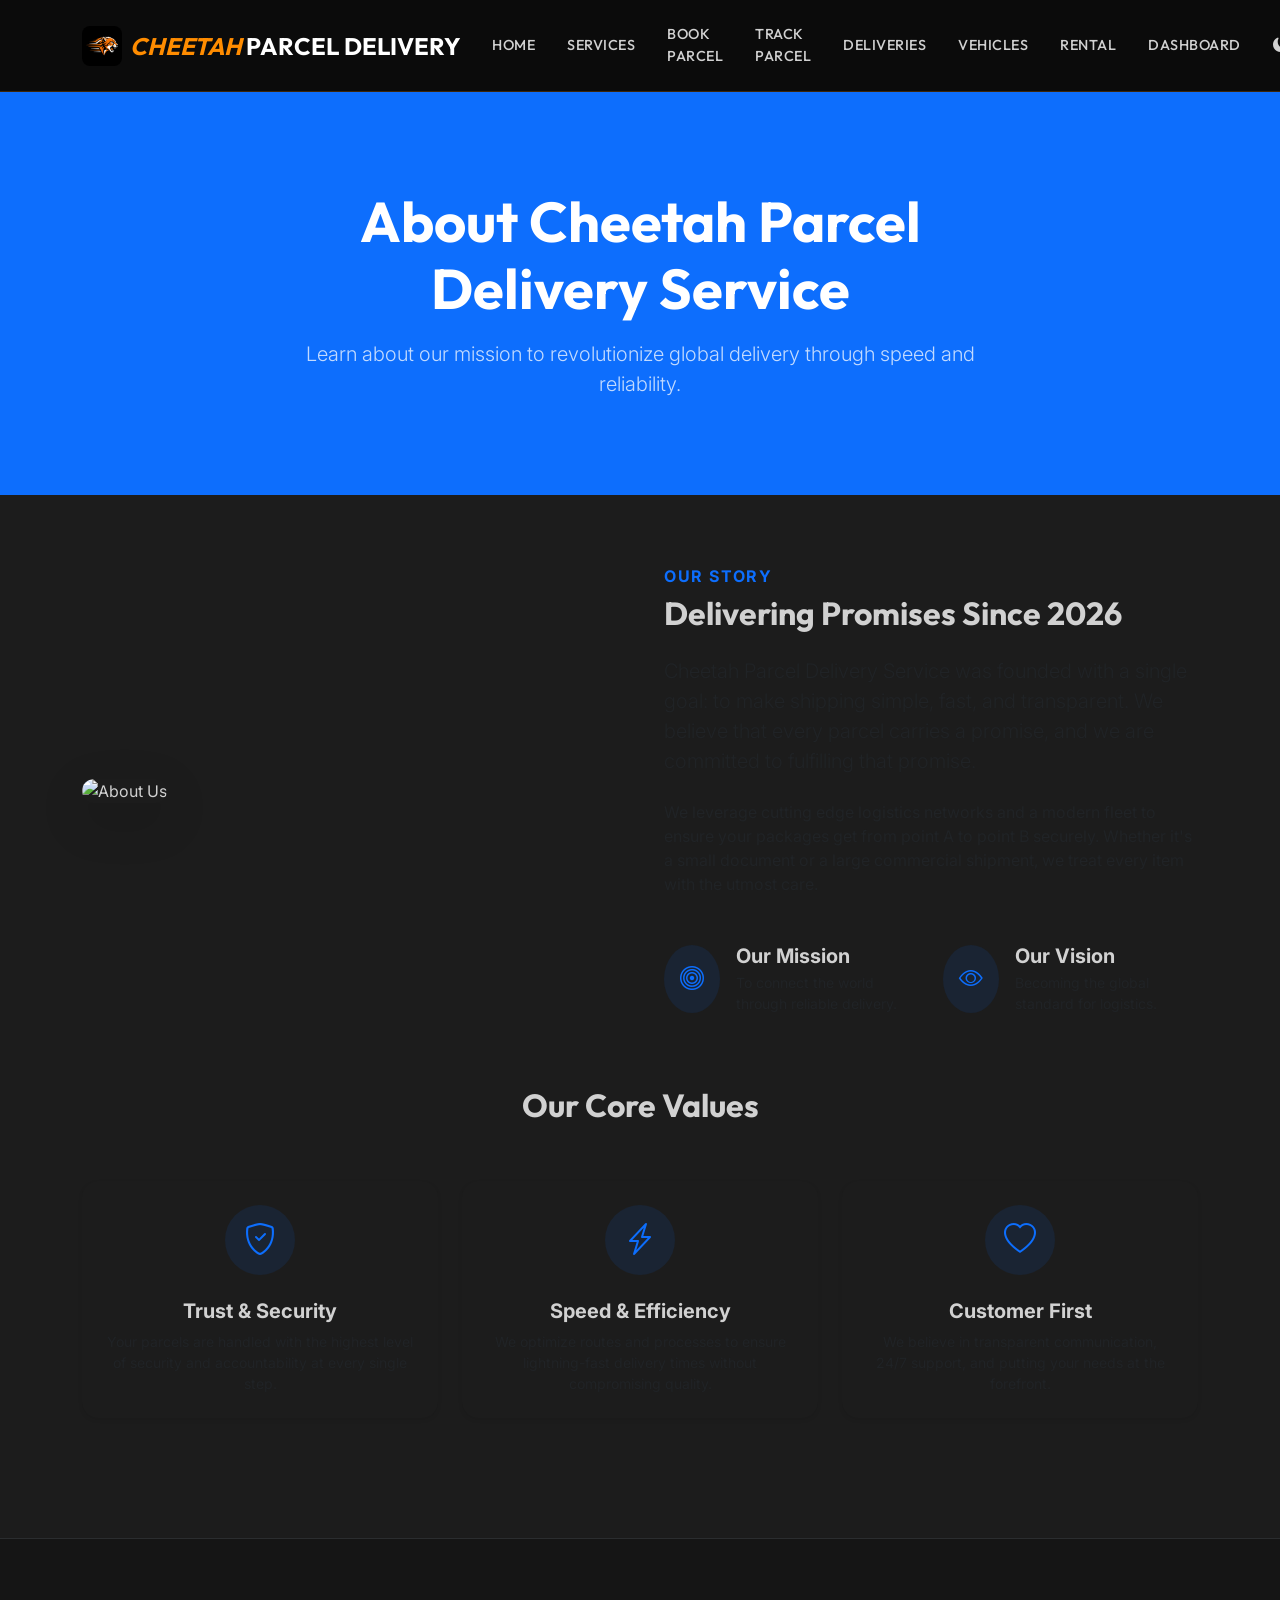
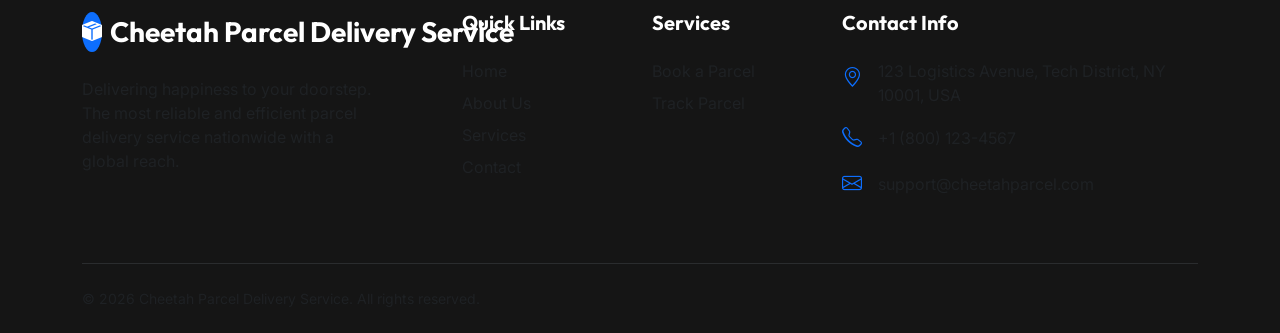
==== commit 5970256a: "Theme Changing" ====
--- a/pages/about.html
+++ b/pages/about.html
@@ -29,33 +29,29 @@
 </head>
 <body class="bg-light">
 
-    <!-- Navigation -->
-    <nav class="navbar navbar-expand-lg navbar-dark sticky-top bg-dark" id="mainNav">
+        <!-- Navigation -->
+    <nav class="navbar navbar-expand-lg navbar-dark sticky-top" id="mainNav">
         <div class="container">
-            <a class="navbar-brand fw-bold d-flex align-items-center font-outfit" href="../index.html">
-                <div class="logo-icon me-2 d-flex align-items-center justify-content-center bg-white rounded-circle shadow-sm" style="width: 40px; height: 40px; overflow: hidden;">
-                    <img src="../assets/images/logo.png" alt="Cheetah Logo" style="width: 100%; height: 100%; object-fit: cover; padding: 4px;">
-                </div>
-                Cheetah Parcel Delivery Service
+            <a class="navbar-brand fw-bold d-flex align-items-center font-outfit fs-4 text-white" href="../index.html">
+                <img src="../assets/images/cheetah_logo_v2.png" alt="Cheetah Logo" class="me-2" style="height: 40px; border-radius: 8px;">
+                <span class="text-orange fst-italic me-1">CHEETAH</span> PARCEL DELIVERY
             </a>
-            <button class="navbar-toggler border-0 shadow-none" type="button" data-bs-toggle="collapse" data-bs-target="#navbarNav" aria-controls="navbarNav" aria-expanded="false" aria-label="Toggle navigation">
+            <button class="navbar-toggler border-0 shadow-none text-orange" type="button" data-bs-toggle="collapse" data-bs-target="#navbarNav">
                 <i class="bi bi-list fs-1"></i>
             </button>
             <div class="collapse navbar-collapse" id="navbarNav">
-    <ul class="navbar-nav ms-auto align-items-center">
-        <li class="nav-item mx-1"><a class="nav-link fw-medium" href="../index.html">Home</a></li>
-        <li class="nav-item mx-1"><a class="nav-link fw-medium" href="services.html">Services</a></li>
-        <li class="nav-item mx-1"><a class="nav-link fw-medium" href="booking.html">Book Parcel</a></li>
-        <li class="nav-item mx-1"><a class="nav-link fw-medium" href="tracking.html">Track Parcel</a></li>
-        <li class="nav-item mx-1"><a class="nav-link fw-medium" href="delivery-operations.html">Deliveries</a></li>
-        <li class="nav-item mx-1"><a class="nav-link fw-medium" href="vehicles.html">Vehicles</a></li>
-        <li class="nav-item mx-1"><a class="nav-link fw-medium" href="rental.html">Rental</a></li>
-        <li class="nav-item mx-1"><a class="nav-link fw-medium" href="dashboard.html">Dashboard</a></li>
-        <li class="nav-item mx-1"><a class="nav-link fw-medium" href="about.html">About</a></li>
-        <li class="nav-item mx-1"><a class="nav-link fw-medium" href="contact.html">Contact</a></li>
-        <li class="nav-item mx-1"><a class="nav-link fw-medium" href="#" id="darkModeToggle" title="Toggle Dark Mode" aria-label="Toggle Dark Mode" role="button"></a></li>
-    </ul>
-</div>
+                <ul class="navbar-nav ms-auto align-items-center font-outfit text-uppercase" style="font-size: 0.9rem; letter-spacing: 0.5px;">
+                    <li class="nav-item mx-2"><a class="nav-link" href="../index.html">Home</a></li>
+                    <li class="nav-item mx-2"><a class="nav-link" href="services.html">Services</a></li>
+                    <li class="nav-item mx-2"><a class="nav-link" href="booking.html">Book Parcel</a></li>
+                    <li class="nav-item mx-2"><a class="nav-link" href="tracking.html">Track Parcel</a></li>
+                    <li class="nav-item mx-2"><a class="nav-link" href="delivery-operations.html">Deliveries</a></li>
+                    <li class="nav-item mx-2"><a class="nav-link" href="vehicles.html">Vehicles</a></li>
+                    <li class="nav-item mx-2"><a class="nav-link" href="rental.html">Rental</a></li>
+                    <li class="nav-item mx-2"><a class="nav-link" href="dashboard.html">Dashboard</a></li>
+                    <li class="nav-item mx-2"><a class="nav-link text-muted" href="#"><i class="bi bi-moon-fill"></i></a></li>
+                </ul>
+            </div>
         </div>
     </nav>
 
--- a/css/style.css
+++ b/css/style.css
@@ -1,19 +1,20 @@
 /* 
-   SwiftParcel - Core Styling
-   Colors: Primary (Blue), Secondary, Dark, Light
+   Cheetah Parcel Delivery Service - Core Styling
+   Colors: Black, Orange, Gold, White
 */
 
 :root {
-    /* Custom Color Palette (Cheetah Theme) */
-    --primary-color: #f97316; /* Orange */
-    --primary-dark: #ea580c; /* Deep Orange */
-    --primary-light: #fdba74; /* Light Orange */
-    --secondary-color: #facc15; /* Cheetah Gold/Amber */
-    --dark-bg: #1c1917; /* Warm Dark */
-    --light-bg: #fafaf9; /* Warm Light */
-    --text-main: #292524;
-    --text-muted: #78716c;
-    --white: #ffffff;
+    /* Cheetah Color Palette */
+    --bg-main: #0B0B0B;
+    --bg-secondary: #151515;
+    --bg-card: #1C1C1C;
+    --primary-orange: #FF8C00;
+    --bright-orange: #FFA500;
+    --golden-yellow: #FFC107;
+    --text-white: #FFFFFF;
+    --text-light-gray: #D1D1D1;
+    --text-muted: #888888;
+    --success: #20C997;
     
     /* Font Families */
     --font-sans: 'Inter', sans-serif;
@@ -22,8 +23,8 @@
 
 body {
     font-family: var(--font-sans);
-    color: var(--text-main);
-    background-color: var(--light-bg);
+    color: var(--text-light-gray);
+    background-color: var(--bg-main);
     overflow-x: hidden;
 }
 
@@ -36,34 +37,43 @@
     letter-spacing: 0.1em;
 }
 
-.text-gradient {
-    background: linear-gradient(135deg, var(--primary-light), var(--white));
-    -webkit-background-clip: text;
-    -webkit-text-fill-color: transparent;
-    background-clip: text;
+.text-orange {
+    color: var(--primary-orange) !important;
+}
+
+.text-gold {
+    color: var(--golden-yellow) !important;
+}
+
+.bg-orange {
+    background-color: var(--primary-orange) !important;
 }
 
 /* Navbar Customization */
 #mainNav {
-    background-color: rgba(255, 255, 255, 0.95) !important;
-    backdrop-filter: blur(10px);
+    background-color: var(--bg-main) !important;
+    border-bottom: 1px solid rgba(255, 140, 0, 0.2);
     transition: all 0.3s ease;
     padding: 1rem 0;
 }
 
 #mainNav.navbar-scrolled {
     padding: 0.5rem 0;
-    box-shadow: 0 4px 20px rgba(0, 0, 0, 0.05);
+    box-shadow: 0 4px 20px rgba(0, 0, 0, 0.5);
+    background-color: rgba(11, 11, 11, 0.95) !important;
+    backdrop-filter: blur(10px);
 }
 
 #mainNav .nav-link {
-    color: var(--text-main) !important;
+    color: var(--text-light-gray) !important;
     position: relative;
+    font-weight: 500;
+    transition: color 0.3s ease;
 }
 
 #mainNav .nav-link:hover, 
 #mainNav .nav-link.active {
-    color: var(--primary-color) !important;
+    color: var(--primary-orange) !important;
 }
 
 #mainNav .nav-link::after {
@@ -74,7 +84,7 @@
     bottom: 0;
     left: 50%;
     transform: translateX(-50%);
-    background-color: var(--primary-color);
+    background-color: var(--primary-orange);
     transition: width 0.3s ease;
 }
 
@@ -84,204 +94,173 @@
 }
 
 #mainNav .navbar-brand {
-    color: var(--primary-dark) !important;
-}
-
+    color: var(--text-white) !important;
+}
+
+/* Buttons */
 .btn-primary {
-    background-color: var(--primary-color);
-    border-color: var(--primary-color);
+    background-color: var(--primary-orange);
+    border-color: var(--primary-orange);
+    color: #000;
+    font-weight: bold;
+    transition: all 0.25s ease;
 }
 
 .btn-primary:hover {
-    background-color: var(--primary-dark);
-    border-color: var(--primary-dark);
-}
-
-.btn-outline-primary {
-    color: var(--primary-color);
-    border-color: var(--primary-color);
-}
-
-.btn-outline-primary:hover {
-    background-color: var(--primary-color);
-    border-color: var(--primary-color);
+    background-color: var(--bright-orange);
+    border-color: var(--bright-orange);
+    color: #000;
+    transform: translateY(-2px);
+    box-shadow: 0 4px 15px rgba(255, 140, 0, 0.4);
+}
+
+.btn-outline-light {
+    border-color: var(--primary-orange);
+    color: var(--text-white);
+    background: transparent;
+    transition: all 0.25s ease;
+}
+
+.btn-outline-light:hover {
+    background-color: rgba(255, 140, 0, 0.1);
+    border-color: var(--bright-orange);
+    color: var(--bright-orange);
+    transform: translateY(-2px);
+    box-shadow: 0 4px 15px rgba(255, 140, 0, 0.2);
 }
 
 /* Hero Section */
 .hero-section {
-    background: linear-gradient(135deg, var(--primary-dark) 0%, var(--primary-color) 100%);
     position: relative;
-    padding-top: 2rem;
-    padding-bottom: 2rem;
-}
-
-.hero-bg-shape {
-    top: -20%;
-    right: -10%;
-    width: 60%;
-    height: 140%;
-    background: radial-gradient(circle, rgba(76,201,240,0.2) 0%, rgba(255,255,255,0) 70%);
-    border-radius: 50%;
-    z-index: 0;
-}
-
-.min-vh-75 {
-    min-height: 75vh;
-}
-
-.tracking-box input:focus {
-    outline: none;
-    box-shadow: none;
-}
-
-/* Hero Illustration Animations */
-.box-3d {
-    width: 280px;
-    height: 320px;
-    border: 1px solid rgba(0,0,0,0.05);
-}
-
-.pulse-ring {
-    position: relative;
-}
-
-.pulse-ring::before, .pulse-ring::after {
+    background-color: var(--bg-main);
+    background-image: url('../assets/images/cheetah_hero_bg.png');
+    background-size: cover;
+    background-position: center;
+    background-repeat: no-repeat;
+    z-index: 1;
+}
+
+.hero-section::before {
     content: '';
     position: absolute;
-    top: 50%;
-    left: 50%;
-    transform: translate(-50%, -50%);
-    border-radius: 50%;
-    background-color: var(--primary-color);
-    opacity: 0.2;
+    top: 0; left: 0; right: 0; bottom: 0;
+    background: linear-gradient(90deg, rgba(11,11,11,1) 0%, rgba(11,11,11,0.8) 40%, rgba(11,11,11,0.2) 100%);
     z-index: -1;
-    animation: pulse 2s infinite;
-}
-
-.pulse-ring::before {
-    width: 120px;
-    height: 120px;
-}
-
-.pulse-ring::after {
-    width: 160px;
-    height: 160px;
-    animation-delay: 0.5s;
-}
-
-@keyframes pulse {
-    0% { transform: translate(-50%, -50%) scale(0.8); opacity: 0.4; }
-    100% { transform: translate(-50%, -50%) scale(1.2); opacity: 0; }
-}
-
-.floating-badge {
-    position: absolute;
-    animation: float 3s ease-in-out infinite;
-}
-
-.badge-1 { top: 15%; right: -15%; animation-delay: 0s; }
-.badge-2 { bottom: 20%; left: -20%; animation-delay: 1.5s; }
-
-@keyframes float {
-    0% { transform: translateY(0px); }
-    50% { transform: translateY(-10px); }
-    100% { transform: translateY(0px); }
+}
+
+/* Tracking Input Bar */
+.tracking-box {
+    background-color: var(--bg-card) !important;
+    border: 1px solid rgba(255, 140, 0, 0.3);
+    transition: border-color 0.3s ease, box-shadow 0.3s ease;
+}
+.tracking-box:focus-within {
+    border-color: var(--primary-orange);
+    box-shadow: 0 0 15px rgba(255, 140, 0, 0.3);
+}
+
+/* Professional Delivery Card */
+.professional-card {
+    background-color: var(--bg-card);
+    border: 1px solid rgba(255, 140, 0, 0.2);
+    border-radius: 1rem;
+    box-shadow: 0 10px 30px rgba(0,0,0,0.5);
+    backdrop-filter: blur(5px);
+}
+
+/* Cards (Services, Vehicles, Dashboard) */
+.card {
+    background-color: var(--bg-card) !important;
+    border: 1px solid rgba(255,255,255,0.05);
+    transition: all 0.25s ease;
+    color: var(--text-light-gray);
+}
+.card:hover {
+    border-color: rgba(255, 140, 0, 0.5);
+    transform: translateY(-5px);
+    box-shadow: 0 10px 25px rgba(255, 140, 0, 0.15);
+}
+
+.card-header, .card-footer {
+    background-color: var(--bg-secondary) !important;
+    border-color: rgba(255,255,255,0.05);
+}
+
+/* Tables */
+.table {
+    color: var(--text-light-gray);
+}
+.table-dark {
+    background-color: var(--bg-card);
+}
+.table-dark th {
+    background-color: var(--bg-secondary);
+    border-color: rgba(255,255,255,0.1);
+}
+.table td {
+    border-color: rgba(255,255,255,0.05);
+}
+
+/* Modals */
+.modal-content {
+    background-color: var(--bg-card);
+    border: 1px solid rgba(255, 140, 0, 0.3);
+    color: var(--text-light-gray);
+}
+.modal-header {
+    border-bottom: 1px solid rgba(255,255,255,0.1);
+}
+.modal-footer {
+    border-top: 1px solid rgba(255,255,255,0.1);
+}
+
+/* Forms */
+.form-control, .form-select {
+    background-color: var(--bg-secondary);
+    border: 1px solid rgba(255,255,255,0.1);
+    color: var(--text-white);
+}
+.form-control:focus, .form-select:focus {
+    background-color: var(--bg-main);
+    border-color: var(--primary-orange);
+    color: var(--text-white);
+    box-shadow: 0 0 0 0.25rem rgba(255, 140, 0, 0.25);
+}
+
+/* Utilities */
+.text-dark {
+    color: var(--text-white) !important;
+}
+.bg-light {
+    background-color: var(--bg-card) !important;
+}
+.bg-white {
+    background-color: var(--bg-card) !important;
+}
+
+/* Badges */
+.badge.bg-success { background-color: var(--success) !important; color: #000 !important; }
+.badge.bg-warning { background-color: var(--golden-yellow) !important; color: #000 !important; }
+.badge.bg-info { background-color: var(--primary-light) !important; color: #000 !important; }
+
+/* Dashboard Sidebar */
+.bg-dark {
+    background-color: var(--bg-secondary) !important;
 }
 
 /* Animations */
+@keyframes fadeInUp {
+    from {
+        opacity: 0;
+        transform: translateY(20px);
+    }
+    to {
+        opacity: 1;
+        transform: translateY(0);
+    }
+}
+
 .animate-fade-in-up {
-    animation: fadeInUp 0.8s ease-out forwards;
+    animation: fadeInUp 0.6s ease forwards;
     opacity: 0;
-    transform: translateY(20px);
-}
-
-.animate-fade-in-left {
-    animation: fadeInLeft 0.8s ease-out forwards;
-    opacity: 0;
-    transform: translateX(20px);
-}
-
-@keyframes fadeInUp {
-    to { opacity: 1; transform: translateY(0); }
-}
-
-@keyframes fadeInLeft {
-    to { opacity: 1; transform: translateX(0); }
-}
-
-/* Features Section */
-.py-6 {
-    padding-top: 6rem;
-    padding-bottom: 6rem;
-}
-
-.feature-card {
-    transition: transform 0.3s ease, box-shadow 0.3s ease;
-    border: 1px solid rgba(0,0,0,0.03) !important;
-}
-
-.hover-lift:hover {
-    transform: translateY(-10px);
-    box-shadow: 0 15px 30px rgba(0,0,0,0.08) !important;
-}
-
-.hover-lift:hover .icon-wrapper {
-    background-color: var(--primary-color) !important;
-    color: var(--white) !important;
-}
-
-.transition-all {
-    transition: all 0.3s ease;
-}
-
-.btn-hover-elevate {
-    transition: transform 0.2s ease, box-shadow 0.2s ease;
-}
-
-.btn-hover-elevate:hover {
-    transform: translateY(-2px);
-    box-shadow: 0 6px 15px rgba(67, 97, 238, 0.25) !important;
-}
-
-/* Footer */
-.footer-section {
-    background-color: var(--dark-bg);
-}
-
-.hover-text-primary:hover {
-    color: var(--primary-light) !important;
-}
-
-.social-btn {
-    width: 40px;
-    height: 40px;
-    display: inline-flex;
-    align-items: center;
-    justify-content: center;
-}
-
-.social-btn:hover {
-    background-color: var(--primary-color) !important;
-    color: var(--white) !important;
-    transform: translateY(-3px);
-}
-
-/* Additional form custom styles */
-.radio-card { transition: all 0.3s ease; border: 2px solid transparent !important; background-color: var(--light-bg); }
-.radio-card label { cursor: pointer; }
-.custom-checkbox { border: 1px solid transparent; transition: all 0.2s ease; }
-.cursor-pointer { cursor: pointer; }
-
-@media print { body * { visibility: hidden; } #receiptContent, #receiptContent *, #dashboardPrintArea, #dashboardPrintArea * { visibility: visible; } #receiptContent, #dashboardPrintArea { position: absolute; left: 0; top: 0; width: 100%; display: block !important; } .d-print-none { display: none !important; } }
-
-/* Tracking Timeline Specifics */
-.timeline-step::before { content: ''; position: absolute; left: 23px; top: 48px; bottom: -1rem; width: 2px; background-color: #dee2e6; z-index: 1; }
-.timeline-step.completed::before { background-color: var(--bs-success); }
-.timeline-step.active::before { background-color: #dee2e6; }
-.timeline-step:last-child::before { display: none; }
-
-/* Accessibility Focus States */
-*:focus-visible {
-    outline: 3px solid var(--bs-primary);
-    outline-offset: 2px;
-}
+}
